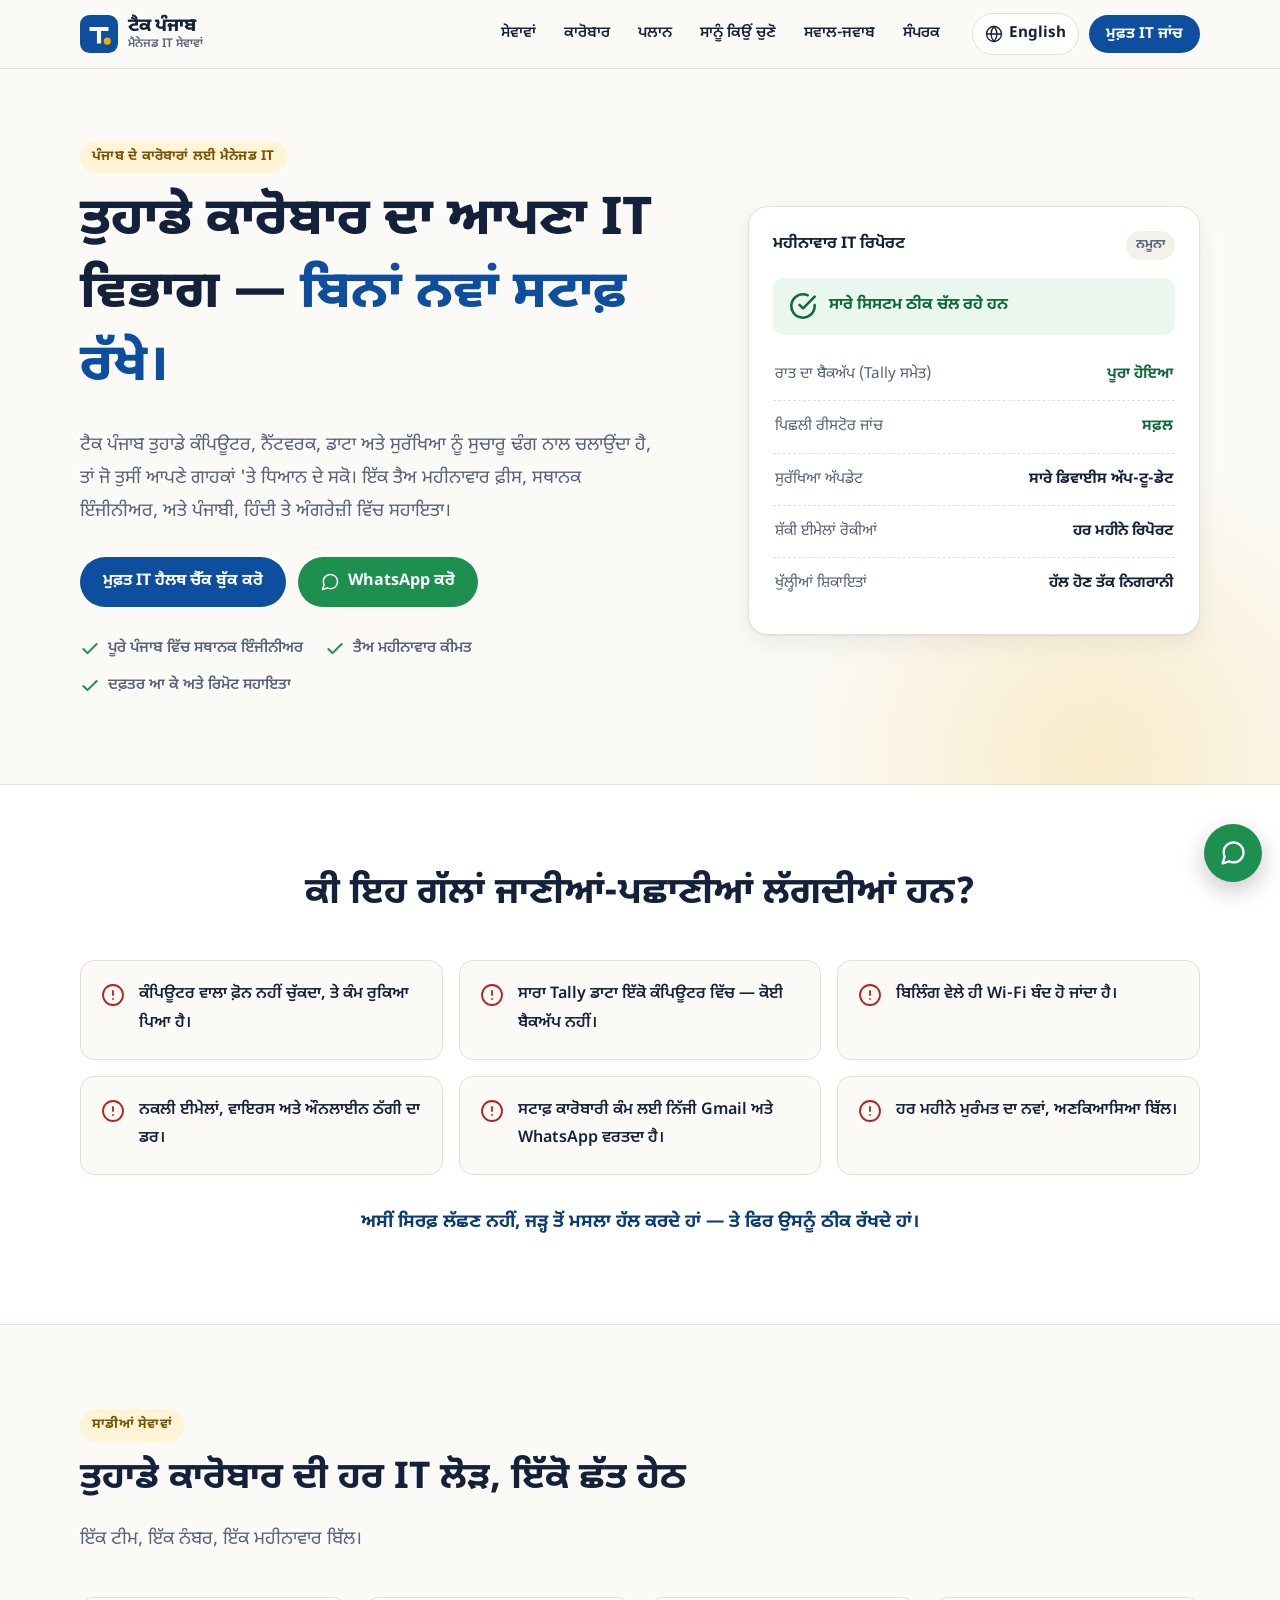
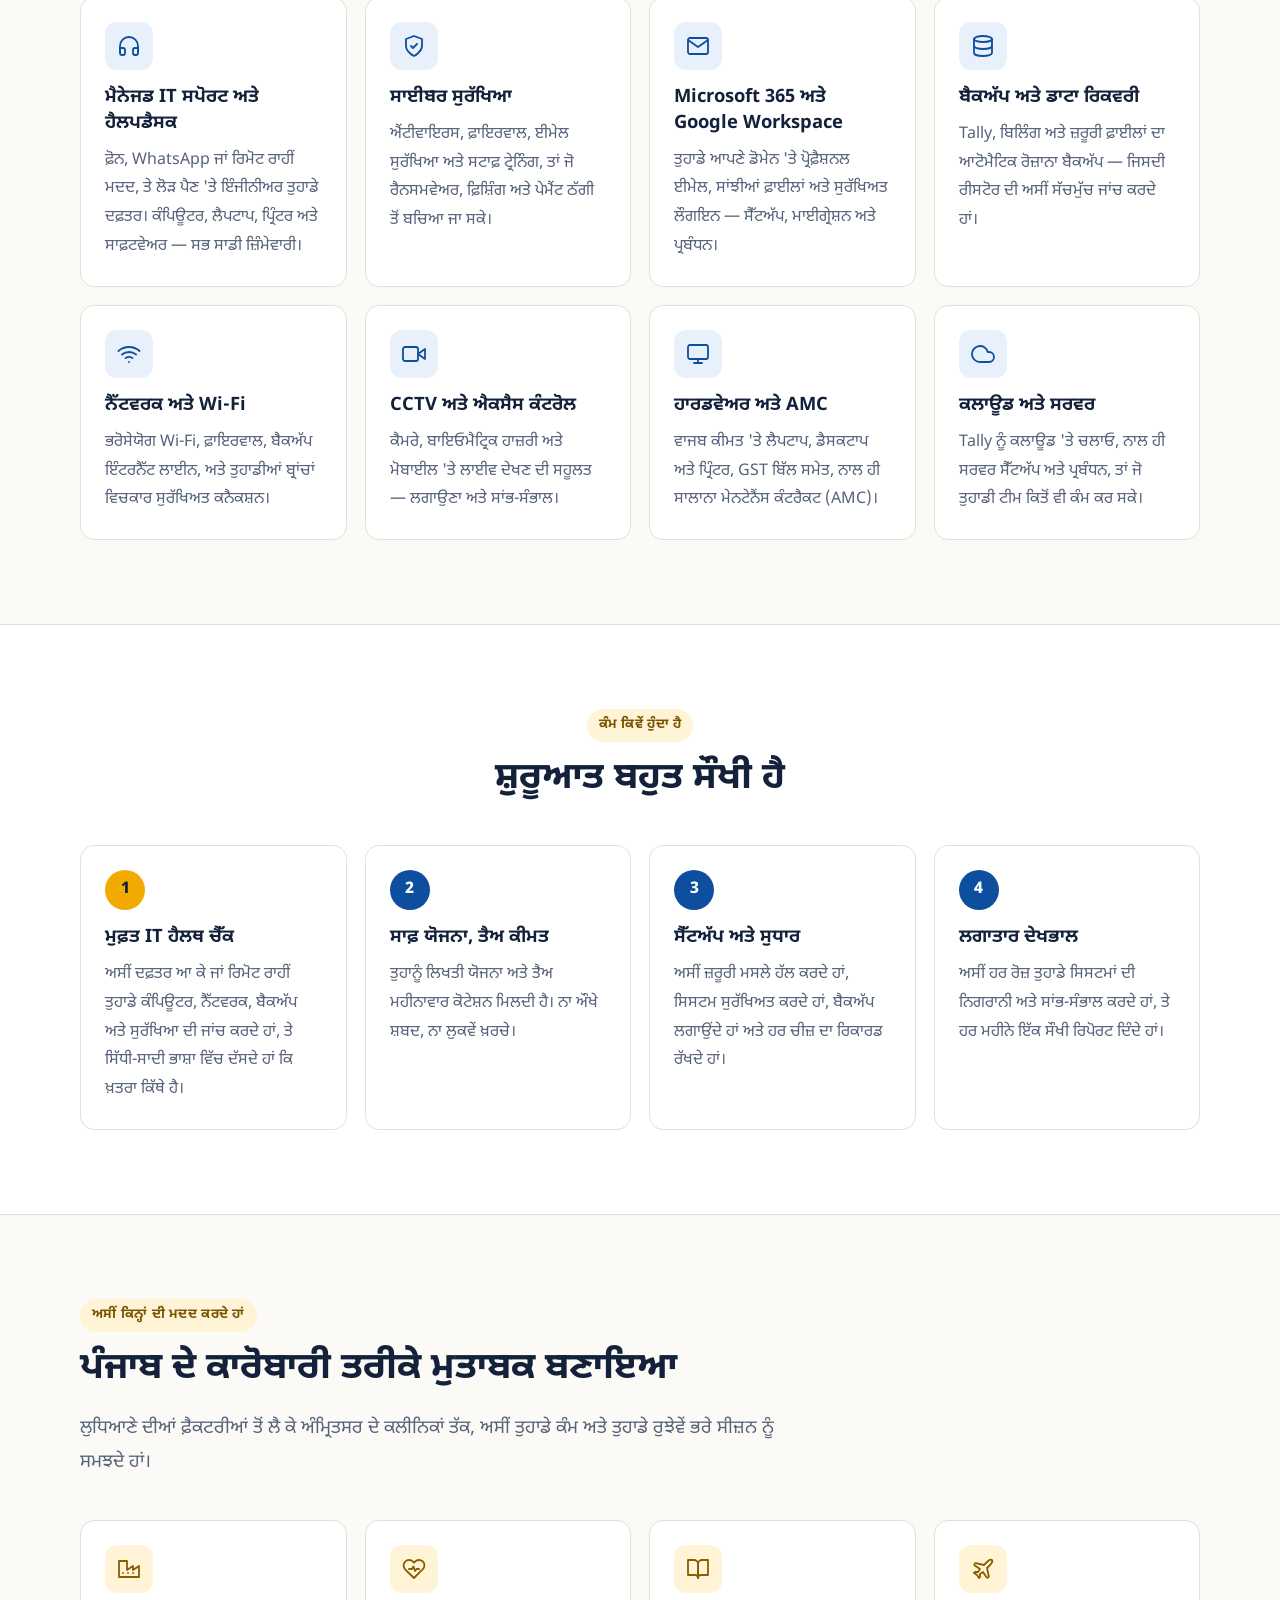
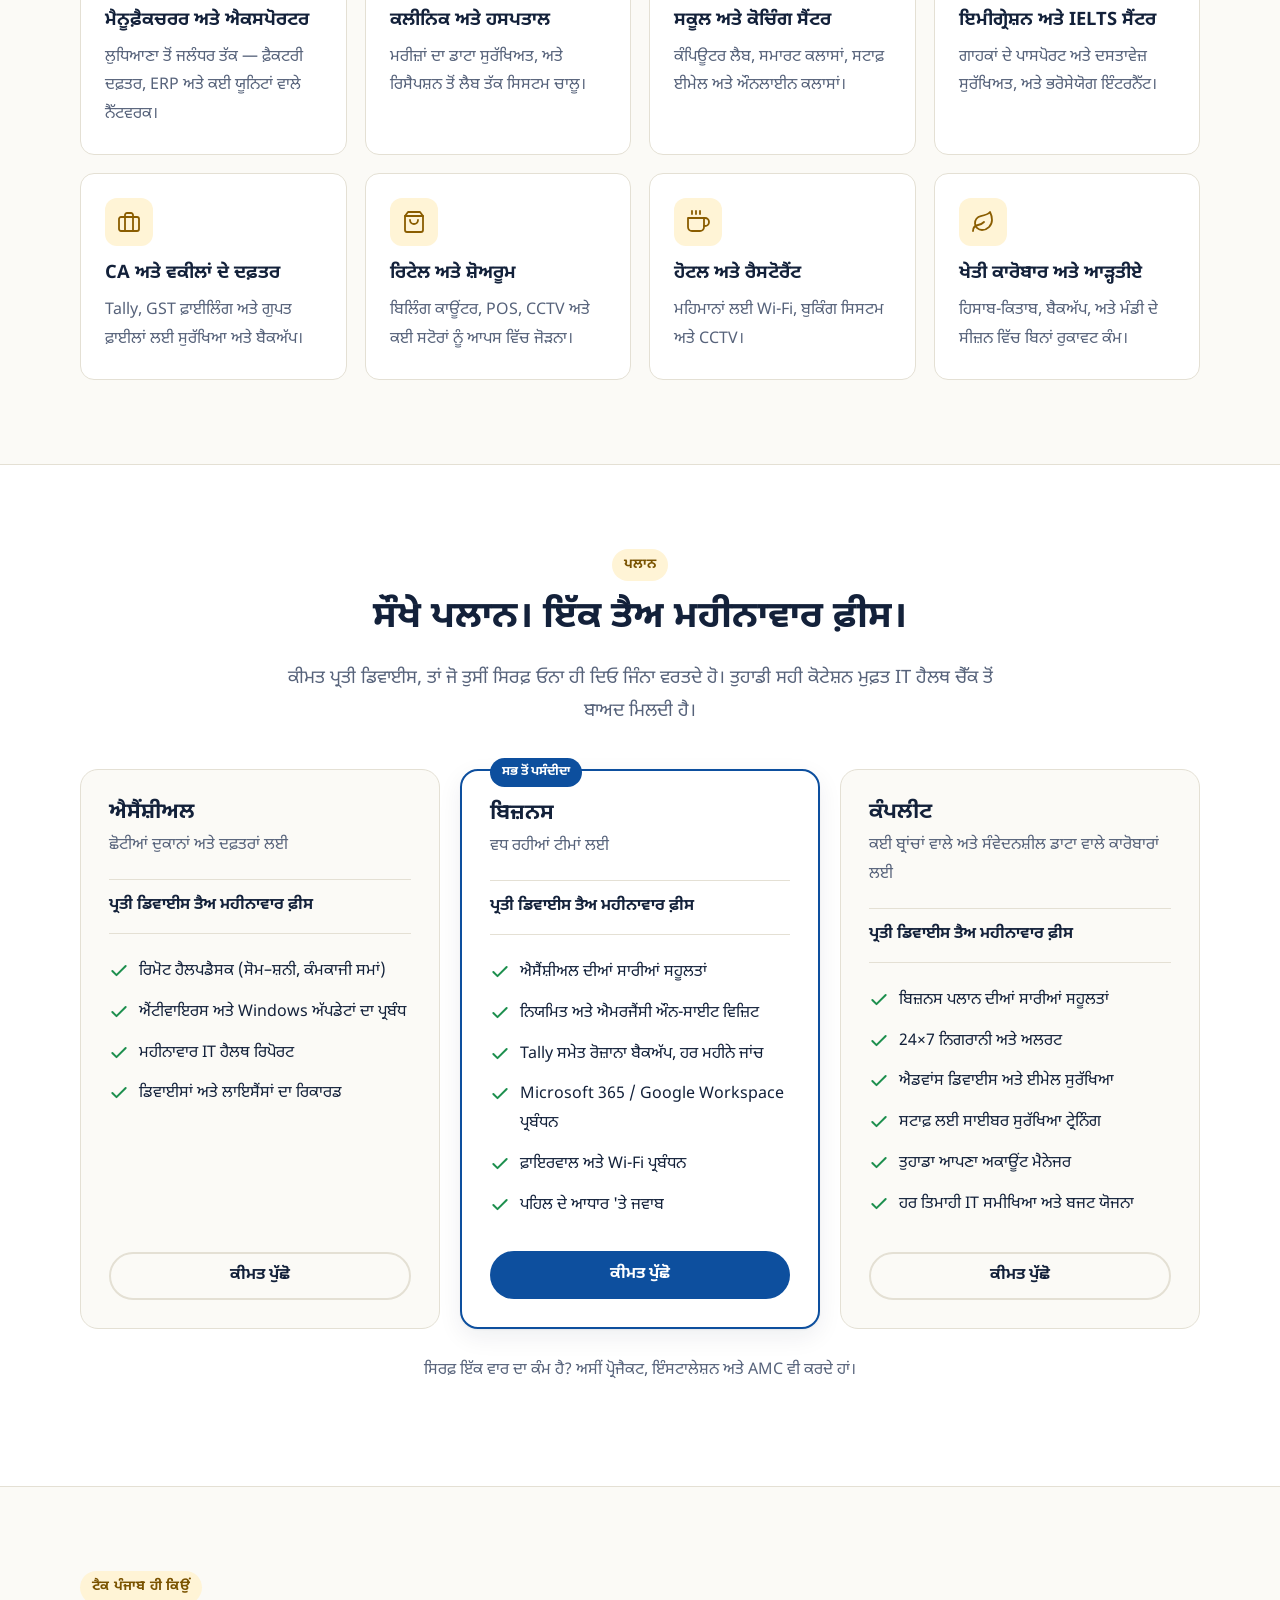
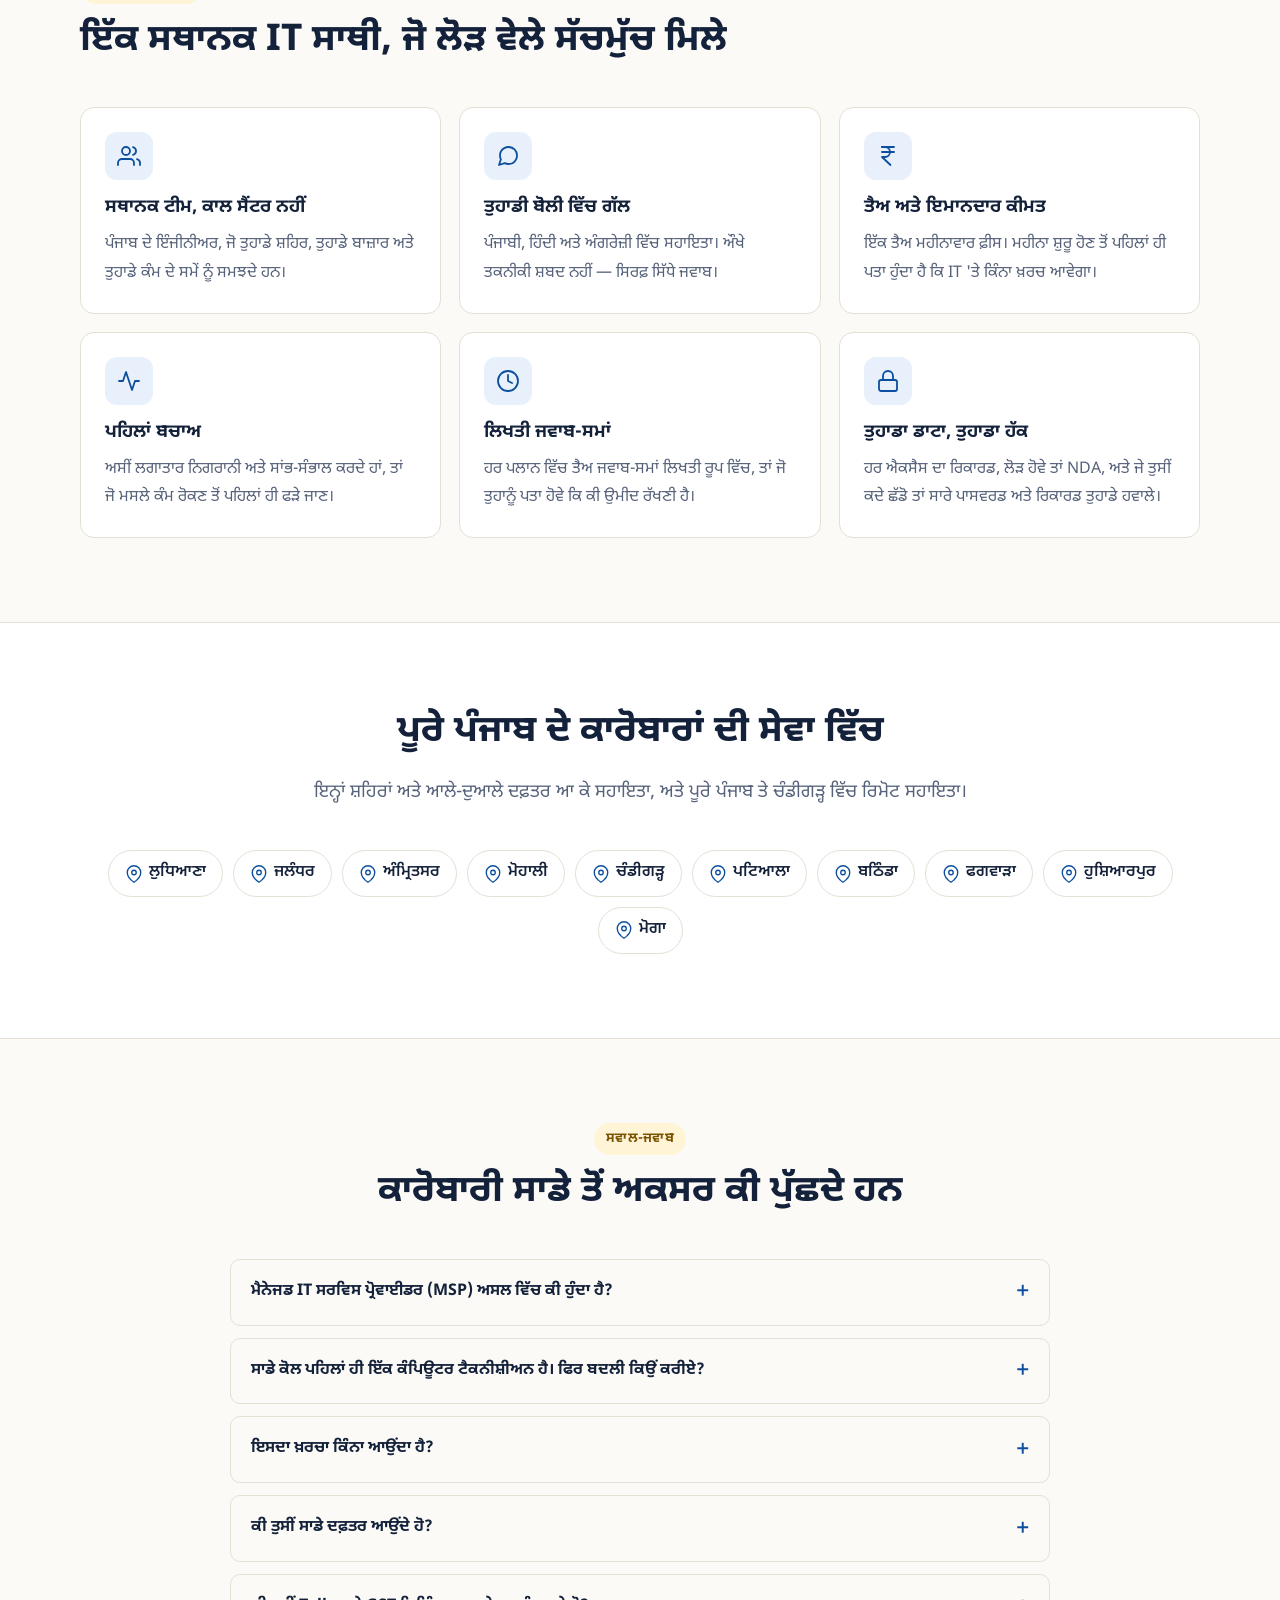
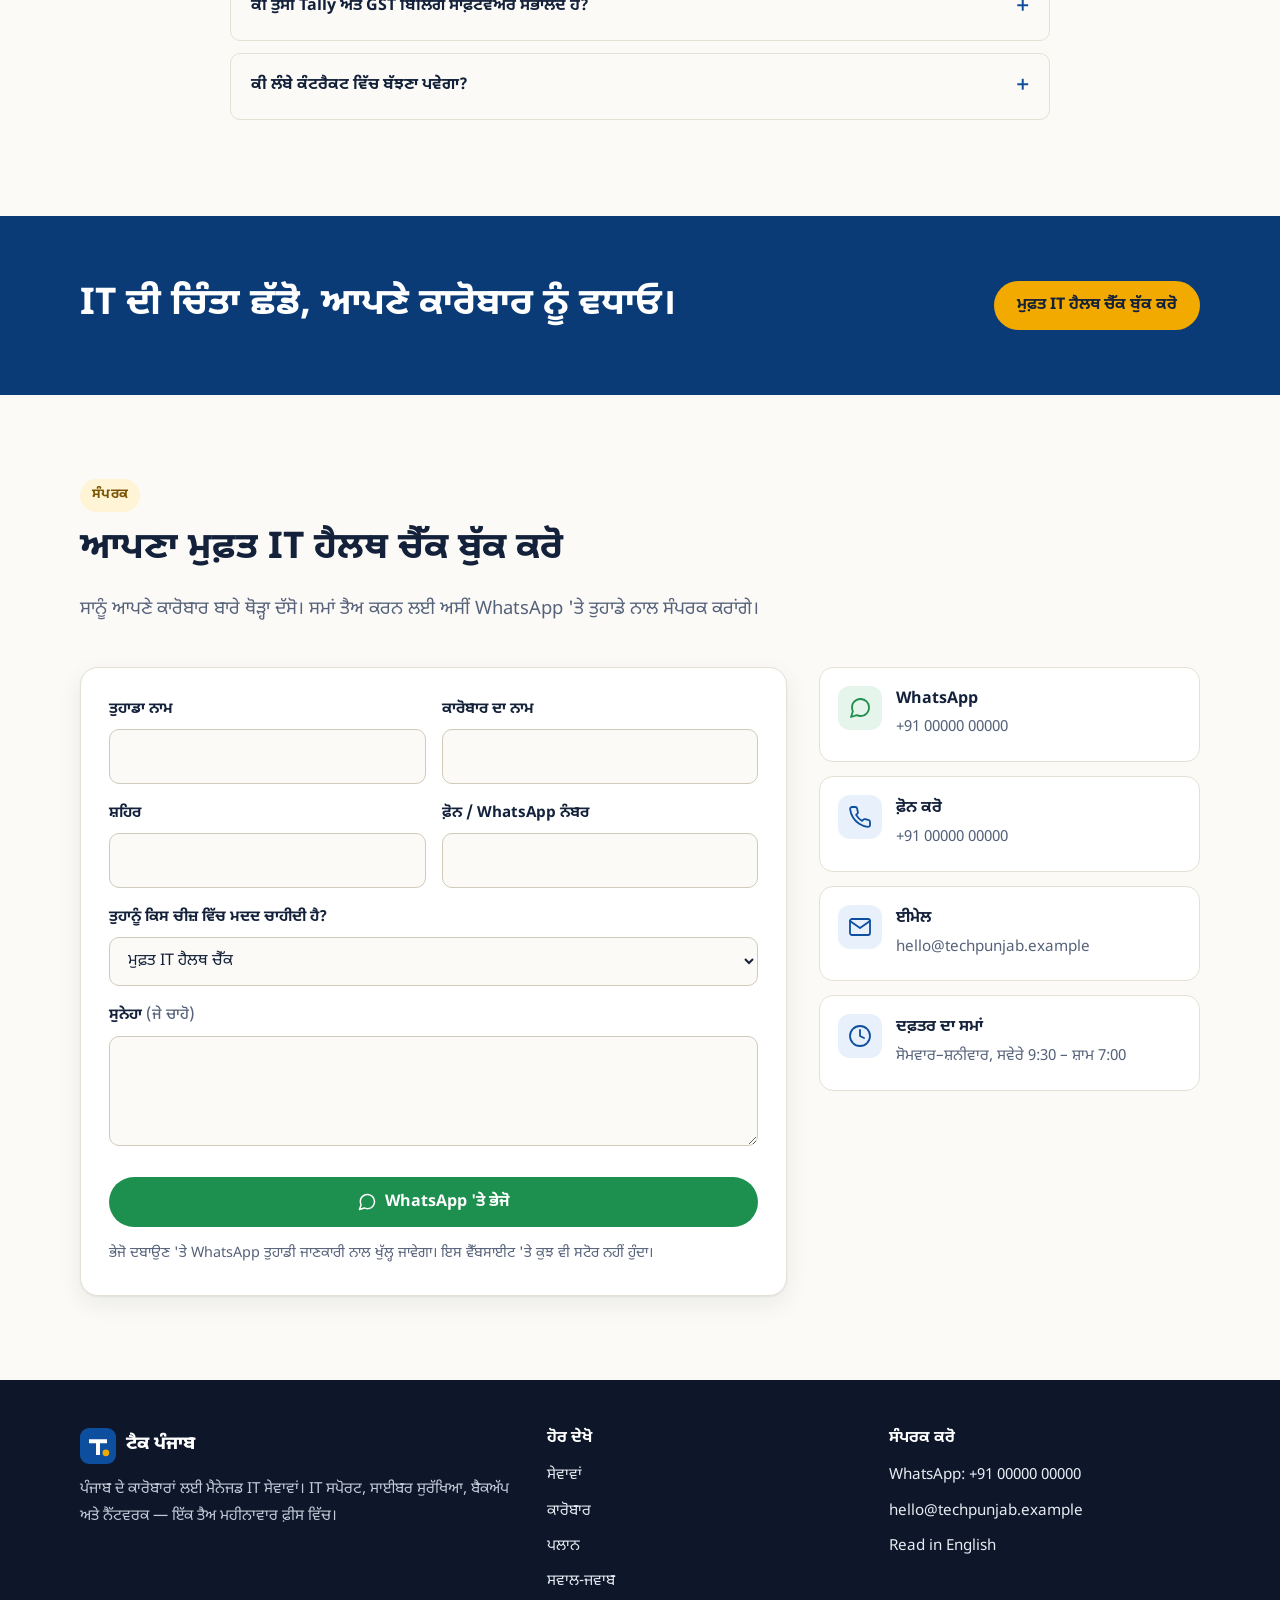
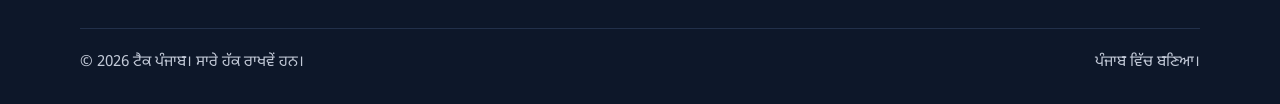
==== pa/index.html @ 8c16f0a7 "Add bilingual (English/Punjabi) Tech Punjab MSP website Static site for Cloudflare Pages: English at" ====
<!doctype html>
<html lang="pa">
<head>
  <meta charset="utf-8">
  <meta name="viewport" content="width=device-width, initial-scale=1">
  <title>ਟੈਕ ਪੰਜਾਬ | ਪੰਜਾਬ ਦੇ ਕਾਰੋਬਾਰਾਂ ਲਈ ਮੈਨੇਜਡ IT ਸੇਵਾਵਾਂ</title>
  <meta name="description" content="ਟੈਕ ਪੰਜਾਬ ਤੁਹਾਡਾ ਆਪਣਾ IT ਵਿਭਾਗ: ਲੁਧਿਆਣਾ, ਜਲੰਧਰ, ਅੰਮ੍ਰਿਤਸਰ, ਮੋਹਾਲੀ ਅਤੇ ਪੂਰੇ ਪੰਜਾਬ ਦੇ ਕਾਰੋਬਾਰਾਂ ਲਈ IT ਸਪੋਰਟ, ਸਾਈਬਰ ਸੁਰੱਖਿਆ, ਬੈਕਅੱਪ, Microsoft 365, ਨੈੱਟਵਰਕ ਅਤੇ CCTV। ਤੈਅ ਮਹੀਨਾਵਾਰ ਕੀਮਤ। ਮੁਫ਼ਤ IT ਹੈਲਥ ਚੈੱਕ ਬੁੱਕ ਕਰੋ।">
  <link rel="canonical" href="https://techpunjab.pages.dev/pa/">
  <link rel="alternate" hreflang="en-IN" href="https://techpunjab.pages.dev/">
  <link rel="alternate" hreflang="pa-IN" href="https://techpunjab.pages.dev/pa/">
  <link rel="alternate" hreflang="x-default" href="https://techpunjab.pages.dev/">
  <meta name="theme-color" content="#0d4f9e">
  <link rel="icon" href="/assets/img/logo.svg" type="image/svg+xml">

  <meta property="og:type" content="website">
  <meta property="og:site_name" content="ਟੈਕ ਪੰਜਾਬ">
  <meta property="og:locale" content="pa_IN">
  <meta property="og:locale:alternate" content="en_IN">
  <meta property="og:title" content="ਟੈਕ ਪੰਜਾਬ | ਤੁਹਾਡੇ ਕਾਰੋਬਾਰ ਦਾ ਆਪਣਾ IT ਵਿਭਾਗ">
  <meta property="og:description" content="ਪੰਜਾਬ ਦੇ ਕਾਰੋਬਾਰਾਂ ਲਈ IT ਸਪੋਰਟ, ਸਾਈਬਰ ਸੁਰੱਖਿਆ, ਬੈਕਅੱਪ ਅਤੇ ਨੈੱਟਵਰਕ। ਤੈਅ ਮਹੀਨਾਵਾਰ ਕੀਮਤ। ਪੰਜਾਬੀ, ਹਿੰਦੀ ਅਤੇ ਅੰਗਰੇਜ਼ੀ ਵਿੱਚ ਸਹਾਇਤਾ।">
  <meta property="og:url" content="https://techpunjab.pages.dev/pa/">

  <link rel="preconnect" href="https://fonts.googleapis.com">
  <link rel="preconnect" href="https://fonts.gstatic.com" crossorigin>
  <link rel="stylesheet" href="https://fonts.googleapis.com/css2?family=Inter:wght@400;500;600;700;800&family=Noto+Sans+Gurmukhi:wght@400;500;600;700;800&display=swap">
  <link rel="stylesheet" href="/assets/css/style.css">

  <script type="application/ld+json">
  {
    "@context": "https://schema.org",
    "@type": "ProfessionalService",
    "name": "Tech Punjab",
    "alternateName": "ਟੈਕ ਪੰਜਾਬ",
    "description": "ਪੰਜਾਬ ਦੇ ਕਾਰੋਬਾਰਾਂ ਲਈ ਮੈਨੇਜਡ IT ਸੇਵਾਵਾਂ: IT ਸਪੋਰਟ, ਸਾਈਬਰ ਸੁਰੱਖਿਆ, ਬੈਕਅੱਪ, Microsoft 365 ਅਤੇ Google Workspace, ਨੈੱਟਵਰਕ ਅਤੇ CCTV।",
    "url": "https://techpunjab.pages.dev/pa/",
    "logo": "https://techpunjab.pages.dev/assets/img/logo.svg",
    "telephone": "+910000000000",
    "email": "hello@techpunjab.example",
    "address": { "@type": "PostalAddress", "addressRegion": "Punjab", "addressCountry": "IN" },
    "areaServed": ["Ludhiana", "Jalandhar", "Amritsar", "Mohali", "Chandigarh", "Patiala", "Bathinda", "Phagwara", "Hoshiarpur", "Moga", "Punjab"],
    "availableLanguage": ["pa", "hi", "en"],
    "openingHours": "Mo-Sa 09:30-19:00"
  }
  </script>
</head>
<body>
  <a class="skip-link" href="#main">ਮੁੱਖ ਸਮੱਗਰੀ 'ਤੇ ਜਾਓ</a>

  <header class="site-header">
    <div class="container header-inner">
      <a class="brand" href="/pa/" aria-label="ਟੈਕ ਪੰਜਾਬ ਹੋਮ">
        <img src="/assets/img/logo.svg" alt="" width="38" height="38">
        <span class="brand-name">ਟੈਕ ਪੰਜਾਬ<small>ਮੈਨੇਜਡ IT ਸੇਵਾਵਾਂ</small></span>
      </a>

      <nav id="site-nav" class="site-nav" aria-label="ਮੁੱਖ ਮੀਨੂ">
        <ul>
          <li><a href="#services">ਸੇਵਾਵਾਂ</a></li>
          <li><a href="#industries">ਕਾਰੋਬਾਰ</a></li>
          <li><a href="#plans">ਪਲਾਨ</a></li>
          <li><a href="#why">ਸਾਨੂੰ ਕਿਉਂ ਚੁਣੋ</a></li>
          <li><a href="#faq">ਸਵਾਲ-ਜਵਾਬ</a></li>
          <li><a href="#contact">ਸੰਪਰਕ</a></li>
        </ul>
      </nav>

      <div class="header-actions">
        <a class="lang-switch" href="/" hreflang="en" lang="en" data-set-lang="en" title="Read in English">
          <svg class="ico" aria-hidden="true"><use href="/assets/img/icons.svg#i-globe"/></svg>
          <span>English</span>
        </a>
        <a class="btn btn-primary btn-sm header-cta" href="#contact">ਮੁਫ਼ਤ IT ਜਾਂਚ</a>
        <button class="nav-toggle" type="button" aria-controls="site-nav" aria-expanded="false" aria-label="ਮੀਨੂ ਖੋਲ੍ਹੋ">
          <svg class="ico" aria-hidden="true"><use href="/assets/img/icons.svg#i-menu"/></svg>
        </button>
      </div>
    </div>
  </header>

  <main id="main">
    <!-- Hero -->
    <section class="hero">
      <div class="container hero-grid">
        <div>
          <span class="eyebrow">ਪੰਜਾਬ ਦੇ ਕਾਰੋਬਾਰਾਂ ਲਈ ਮੈਨੇਜਡ IT</span>
          <h1>ਤੁਹਾਡੇ ਕਾਰੋਬਾਰ ਦਾ ਆਪਣਾ IT ਵਿਭਾਗ — <span class="hl">ਬਿਨਾਂ ਨਵਾਂ ਸਟਾਫ਼ ਰੱਖੇ।</span></h1>
          <p class="lead">ਟੈਕ ਪੰਜਾਬ ਤੁਹਾਡੇ ਕੰਪਿਊਟਰ, ਨੈੱਟਵਰਕ, ਡਾਟਾ ਅਤੇ ਸੁਰੱਖਿਆ ਨੂੰ ਸੁਚਾਰੂ ਢੰਗ ਨਾਲ ਚਲਾਉਂਦਾ ਹੈ, ਤਾਂ ਜੋ ਤੁਸੀਂ ਆਪਣੇ ਗਾਹਕਾਂ 'ਤੇ ਧਿਆਨ ਦੇ ਸਕੋ। ਇੱਕ ਤੈਅ ਮਹੀਨਾਵਾਰ ਫ਼ੀਸ, ਸਥਾਨਕ ਇੰਜੀਨੀਅਰ, ਅਤੇ ਪੰਜਾਬੀ, ਹਿੰਦੀ ਤੇ ਅੰਗਰੇਜ਼ੀ ਵਿੱਚ ਸਹਾਇਤਾ।</p>
          <div class="hero-ctas">
            <a class="btn btn-primary" href="#contact">ਮੁਫ਼ਤ IT ਹੈਲਥ ਚੈੱਕ ਬੁੱਕ ਕਰੋ</a>
            <a class="btn btn-wa" href="https://wa.me/910000000000?text=%E0%A8%B8%E0%A8%A4%20%E0%A8%B8%E0%A9%8D%E0%A8%B0%E0%A9%80%20%E0%A8%85%E0%A8%95%E0%A8%BE%E0%A8%B2%20%E0%A8%9F%E0%A9%88%E0%A8%95%20%E0%A8%AA%E0%A9%B0%E0%A8%9C%E0%A8%BE%E0%A8%AC%2C%20%E0%A8%AE%E0%A9%88%E0%A8%A8%E0%A9%82%E0%A9%B0%20%E0%A8%A4%E0%A9%81%E0%A8%B9%E0%A8%BE%E0%A8%A1%E0%A9%80%E0%A8%86%E0%A8%82%20IT%20%E0%A8%B8%E0%A9%87%E0%A8%B5%E0%A8%BE%E0%A8%B5%E0%A8%BE%E0%A8%82%20%E0%A8%AC%E0%A8%BE%E0%A8%B0%E0%A9%87%20%E0%A8%9C%E0%A8%BE%E0%A8%A3%E0%A8%95%E0%A8%BE%E0%A8%B0%E0%A9%80%20%E0%A8%9A%E0%A8%BE%E0%A8%B9%E0%A9%80%E0%A8%A6%E0%A9%80%20%E0%A8%B9%E0%A9%88%E0%A5%A4" target="_blank" rel="noopener">
              <svg class="ico" aria-hidden="true"><use href="/assets/img/icons.svg#i-chat"/></svg>
              WhatsApp ਕਰੋ
            </a>
          </div>
          <ul class="trust-list">
            <li><svg class="ico" aria-hidden="true"><use href="/assets/img/icons.svg#i-check"/></svg>ਪੂਰੇ ਪੰਜਾਬ ਵਿੱਚ ਸਥਾਨਕ ਇੰਜੀਨੀਅਰ</li>
            <li><svg class="ico" aria-hidden="true"><use href="/assets/img/icons.svg#i-check"/></svg>ਤੈਅ ਮਹੀਨਾਵਾਰ ਕੀਮਤ</li>
            <li><svg class="ico" aria-hidden="true"><use href="/assets/img/icons.svg#i-check"/></svg>ਦਫ਼ਤਰ ਆ ਕੇ ਅਤੇ ਰਿਮੋਟ ਸਹਾਇਤਾ</li>
          </ul>
        </div>

        <aside class="report-card" aria-label="ਗਾਹਕਾਂ ਨੂੰ ਮਿਲਣ ਵਾਲੀ ਮਹੀਨਾਵਾਰ IT ਰਿਪੋਰਟ ਦਾ ਨਮੂਨਾ">
          <header>
            <span class="rc-title">ਮਹੀਨਾਵਾਰ IT ਰਿਪੋਰਟ</span>
            <span class="rc-tag">ਨਮੂਨਾ</span>
          </header>
          <div class="rc-status">
            <svg class="ico" aria-hidden="true"><use href="/assets/img/icons.svg#i-check-circle"/></svg>
            ਸਾਰੇ ਸਿਸਟਮ ਠੀਕ ਚੱਲ ਰਹੇ ਹਨ
          </div>
          <ul class="rc-rows">
            <li><span>ਰਾਤ ਦਾ ਬੈਕਅੱਪ (Tally ਸਮੇਤ)</span><strong class="rc-ok">ਪੂਰਾ ਹੋਇਆ</strong></li>
            <li><span>ਪਿਛਲੀ ਰੀਸਟੋਰ ਜਾਂਚ</span><strong class="rc-ok">ਸਫ਼ਲ</strong></li>
            <li><span>ਸੁਰੱਖਿਆ ਅੱਪਡੇਟ</span><strong>ਸਾਰੇ ਡਿਵਾਈਸ ਅੱਪ-ਟੂ-ਡੇਟ</strong></li>
            <li><span>ਸ਼ੱਕੀ ਈਮੇਲਾਂ ਰੋਕੀਆਂ</span><strong>ਹਰ ਮਹੀਨੇ ਰਿਪੋਰਟ</strong></li>
            <li><span>ਖੁੱਲ੍ਹੀਆਂ ਸ਼ਿਕਾਇਤਾਂ</span><strong>ਹੱਲ ਹੋਣ ਤੱਕ ਨਿਗਰਾਨੀ</strong></li>
          </ul>
        </aside>
      </div>
    </section>

    <!-- Problems -->
    <section class="section-alt" aria-labelledby="problems-title">
      <div class="container">
        <div class="section-head center">
          <h2 id="problems-title">ਕੀ ਇਹ ਗੱਲਾਂ ਜਾਣੀਆਂ-ਪਛਾਣੀਆਂ ਲੱਗਦੀਆਂ ਹਨ?</h2>
        </div>
        <div class="problem-grid">
          <div class="problem"><svg class="ico" aria-hidden="true"><use href="/assets/img/icons.svg#i-alert"/></svg><p>ਕੰਪਿਊਟਰ ਵਾਲਾ ਫ਼ੋਨ ਨਹੀਂ ਚੁੱਕਦਾ, ਤੇ ਕੰਮ ਰੁਕਿਆ ਪਿਆ ਹੈ।</p></div>
          <div class="problem"><svg class="ico" aria-hidden="true"><use href="/assets/img/icons.svg#i-alert"/></svg><p>ਸਾਰਾ Tally ਡਾਟਾ ਇੱਕੋ ਕੰਪਿਊਟਰ ਵਿੱਚ — ਕੋਈ ਬੈਕਅੱਪ ਨਹੀਂ।</p></div>
          <div class="problem"><svg class="ico" aria-hidden="true"><use href="/assets/img/icons.svg#i-alert"/></svg><p>ਬਿਲਿੰਗ ਵੇਲੇ ਹੀ Wi-Fi ਬੰਦ ਹੋ ਜਾਂਦਾ ਹੈ।</p></div>
          <div class="problem"><svg class="ico" aria-hidden="true"><use href="/assets/img/icons.svg#i-alert"/></svg><p>ਨਕਲੀ ਈਮੇਲਾਂ, ਵਾਇਰਸ ਅਤੇ ਔਨਲਾਈਨ ਠੱਗੀ ਦਾ ਡਰ।</p></div>
          <div class="problem"><svg class="ico" aria-hidden="true"><use href="/assets/img/icons.svg#i-alert"/></svg><p>ਸਟਾਫ਼ ਕਾਰੋਬਾਰੀ ਕੰਮ ਲਈ ਨਿੱਜੀ Gmail ਅਤੇ WhatsApp ਵਰਤਦਾ ਹੈ।</p></div>
          <div class="problem"><svg class="ico" aria-hidden="true"><use href="/assets/img/icons.svg#i-alert"/></svg><p>ਹਰ ਮਹੀਨੇ ਮੁਰੰਮਤ ਦਾ ਨਵਾਂ, ਅਣਕਿਆਸਿਆ ਬਿੱਲ।</p></div>
        </div>
        <p class="problem-close">ਅਸੀਂ ਸਿਰਫ਼ ਲੱਛਣ ਨਹੀਂ, ਜੜ੍ਹ ਤੋਂ ਮਸਲਾ ਹੱਲ ਕਰਦੇ ਹਾਂ — ਤੇ ਫਿਰ ਉਸਨੂੰ ਠੀਕ ਰੱਖਦੇ ਹਾਂ।</p>
      </div>
    </section>

    <!-- Services -->
    <section id="services" aria-labelledby="services-title">
      <div class="container">
        <div class="section-head">
          <span class="eyebrow">ਸਾਡੀਆਂ ਸੇਵਾਵਾਂ</span>
          <h2 id="services-title">ਤੁਹਾਡੇ ਕਾਰੋਬਾਰ ਦੀ ਹਰ IT ਲੋੜ, ਇੱਕੋ ਛੱਤ ਹੇਠ</h2>
          <p class="lead">ਇੱਕ ਟੀਮ, ਇੱਕ ਨੰਬਰ, ਇੱਕ ਮਹੀਨਾਵਾਰ ਬਿੱਲ।</p>
        </div>
        <div class="card-grid">
          <article class="card">
            <div class="card-icon"><svg class="ico" aria-hidden="true"><use href="/assets/img/icons.svg#i-headset"/></svg></div>
            <h3>ਮੈਨੇਜਡ IT ਸਪੋਰਟ ਅਤੇ ਹੈਲਪਡੈਸਕ</h3>
            <p>ਫ਼ੋਨ, WhatsApp ਜਾਂ ਰਿਮੋਟ ਰਾਹੀਂ ਮਦਦ, ਤੇ ਲੋੜ ਪੈਣ 'ਤੇ ਇੰਜੀਨੀਅਰ ਤੁਹਾਡੇ ਦਫ਼ਤਰ। ਕੰਪਿਊਟਰ, ਲੈਪਟਾਪ, ਪ੍ਰਿੰਟਰ ਅਤੇ ਸਾਫ਼ਟਵੇਅਰ — ਸਭ ਸਾਡੀ ਜ਼ਿੰਮੇਵਾਰੀ।</p>
          </article>
          <article class="card">
            <div class="card-icon"><svg class="ico" aria-hidden="true"><use href="/assets/img/icons.svg#i-shield"/></svg></div>
            <h3>ਸਾਈਬਰ ਸੁਰੱਖਿਆ</h3>
            <p>ਐਂਟੀਵਾਇਰਸ, ਫ਼ਾਇਰਵਾਲ, ਈਮੇਲ ਸੁਰੱਖਿਆ ਅਤੇ ਸਟਾਫ਼ ਟ੍ਰੇਨਿੰਗ, ਤਾਂ ਜੋ ਰੈਨਸਮਵੇਅਰ, ਫ਼ਿਸ਼ਿੰਗ ਅਤੇ ਪੇਮੈਂਟ ਠੱਗੀ ਤੋਂ ਬਚਿਆ ਜਾ ਸਕੇ।</p>
          </article>
          <article class="card">
            <div class="card-icon"><svg class="ico" aria-hidden="true"><use href="/assets/img/icons.svg#i-mail"/></svg></div>
            <h3>Microsoft 365 ਅਤੇ Google Workspace</h3>
            <p>ਤੁਹਾਡੇ ਆਪਣੇ ਡੋਮੇਨ 'ਤੇ ਪ੍ਰੋਫ਼ੈਸ਼ਨਲ ਈਮੇਲ, ਸਾਂਝੀਆਂ ਫ਼ਾਈਲਾਂ ਅਤੇ ਸੁਰੱਖਿਅਤ ਲੌਗਇਨ — ਸੈੱਟਅੱਪ, ਮਾਈਗ੍ਰੇਸ਼ਨ ਅਤੇ ਪ੍ਰਬੰਧਨ।</p>
          </article>
          <article class="card">
            <div class="card-icon"><svg class="ico" aria-hidden="true"><use href="/assets/img/icons.svg#i-database"/></svg></div>
            <h3>ਬੈਕਅੱਪ ਅਤੇ ਡਾਟਾ ਰਿਕਵਰੀ</h3>
            <p>Tally, ਬਿਲਿੰਗ ਅਤੇ ਜ਼ਰੂਰੀ ਫ਼ਾਈਲਾਂ ਦਾ ਆਟੋਮੈਟਿਕ ਰੋਜ਼ਾਨਾ ਬੈਕਅੱਪ — ਜਿਸਦੀ ਰੀਸਟੋਰ ਦੀ ਅਸੀਂ ਸੱਚਮੁੱਚ ਜਾਂਚ ਕਰਦੇ ਹਾਂ।</p>
          </article>
          <article class="card">
            <div class="card-icon"><svg class="ico" aria-hidden="true"><use href="/assets/img/icons.svg#i-wifi"/></svg></div>
            <h3>ਨੈੱਟਵਰਕ ਅਤੇ Wi-Fi</h3>
            <p>ਭਰੋਸੇਯੋਗ Wi-Fi, ਫ਼ਾਇਰਵਾਲ, ਬੈਕਅੱਪ ਇੰਟਰਨੈੱਟ ਲਾਈਨ, ਅਤੇ ਤੁਹਾਡੀਆਂ ਬ੍ਰਾਂਚਾਂ ਵਿਚਕਾਰ ਸੁਰੱਖਿਅਤ ਕਨੈਕਸ਼ਨ।</p>
          </article>
          <article class="card">
            <div class="card-icon"><svg class="ico" aria-hidden="true"><use href="/assets/img/icons.svg#i-camera"/></svg></div>
            <h3>CCTV ਅਤੇ ਐਕਸੈਸ ਕੰਟਰੋਲ</h3>
            <p>ਕੈਮਰੇ, ਬਾਇਓਮੈਟ੍ਰਿਕ ਹਾਜ਼ਰੀ ਅਤੇ ਮੋਬਾਈਲ 'ਤੇ ਲਾਈਵ ਦੇਖਣ ਦੀ ਸਹੂਲਤ — ਲਗਾਉਣਾ ਅਤੇ ਸਾਂਭ-ਸੰਭਾਲ।</p>
          </article>
          <article class="card">
            <div class="card-icon"><svg class="ico" aria-hidden="true"><use href="/assets/img/icons.svg#i-monitor"/></svg></div>
            <h3>ਹਾਰਡਵੇਅਰ ਅਤੇ AMC</h3>
            <p>ਵਾਜਬ ਕੀਮਤ 'ਤੇ ਲੈਪਟਾਪ, ਡੈਸਕਟਾਪ ਅਤੇ ਪ੍ਰਿੰਟਰ, GST ਬਿੱਲ ਸਮੇਤ, ਨਾਲ ਹੀ ਸਾਲਾਨਾ ਮੇਨਟੇਨੈਂਸ ਕੰਟਰੈਕਟ (AMC)।</p>
          </article>
          <article class="card">
            <div class="card-icon"><svg class="ico" aria-hidden="true"><use href="/assets/img/icons.svg#i-cloud"/></svg></div>
            <h3>ਕਲਾਊਡ ਅਤੇ ਸਰਵਰ</h3>
            <p>Tally ਨੂੰ ਕਲਾਊਡ 'ਤੇ ਚਲਾਓ, ਨਾਲ ਹੀ ਸਰਵਰ ਸੈੱਟਅੱਪ ਅਤੇ ਪ੍ਰਬੰਧਨ, ਤਾਂ ਜੋ ਤੁਹਾਡੀ ਟੀਮ ਕਿਤੋਂ ਵੀ ਕੰਮ ਕਰ ਸਕੇ।</p>
          </article>
        </div>
      </div>
    </section>

    <!-- How it works -->
    <section class="section-alt" aria-labelledby="process-title">
      <div class="container">
        <div class="section-head center">
          <span class="eyebrow">ਕੰਮ ਕਿਵੇਂ ਹੁੰਦਾ ਹੈ</span>
          <h2 id="process-title">ਸ਼ੁਰੂਆਤ ਬਹੁਤ ਸੌਖੀ ਹੈ</h2>
        </div>
        <ol class="steps">
          <li class="step">
            <h3>ਮੁਫ਼ਤ IT ਹੈਲਥ ਚੈੱਕ</h3>
            <p>ਅਸੀਂ ਦਫ਼ਤਰ ਆ ਕੇ ਜਾਂ ਰਿਮੋਟ ਰਾਹੀਂ ਤੁਹਾਡੇ ਕੰਪਿਊਟਰ, ਨੈੱਟਵਰਕ, ਬੈਕਅੱਪ ਅਤੇ ਸੁਰੱਖਿਆ ਦੀ ਜਾਂਚ ਕਰਦੇ ਹਾਂ, ਤੇ ਸਿੱਧੀ-ਸਾਦੀ ਭਾਸ਼ਾ ਵਿੱਚ ਦੱਸਦੇ ਹਾਂ ਕਿ ਖ਼ਤਰਾ ਕਿੱਥੇ ਹੈ।</p>
          </li>
          <li class="step">
            <h3>ਸਾਫ਼ ਯੋਜਨਾ, ਤੈਅ ਕੀਮਤ</h3>
            <p>ਤੁਹਾਨੂੰ ਲਿਖਤੀ ਯੋਜਨਾ ਅਤੇ ਤੈਅ ਮਹੀਨਾਵਾਰ ਕੋਟੇਸ਼ਨ ਮਿਲਦੀ ਹੈ। ਨਾ ਔਖੇ ਸ਼ਬਦ, ਨਾ ਲੁਕਵੇਂ ਖ਼ਰਚੇ।</p>
          </li>
          <li class="step">
            <h3>ਸੈੱਟਅੱਪ ਅਤੇ ਸੁਧਾਰ</h3>
            <p>ਅਸੀਂ ਜ਼ਰੂਰੀ ਮਸਲੇ ਹੱਲ ਕਰਦੇ ਹਾਂ, ਸਿਸਟਮ ਸੁਰੱਖਿਅਤ ਕਰਦੇ ਹਾਂ, ਬੈਕਅੱਪ ਲਗਾਉਂਦੇ ਹਾਂ ਅਤੇ ਹਰ ਚੀਜ਼ ਦਾ ਰਿਕਾਰਡ ਰੱਖਦੇ ਹਾਂ।</p>
          </li>
          <li class="step">
            <h3>ਲਗਾਤਾਰ ਦੇਖਭਾਲ</h3>
            <p>ਅਸੀਂ ਹਰ ਰੋਜ਼ ਤੁਹਾਡੇ ਸਿਸਟਮਾਂ ਦੀ ਨਿਗਰਾਨੀ ਅਤੇ ਸਾਂਭ-ਸੰਭਾਲ ਕਰਦੇ ਹਾਂ, ਤੇ ਹਰ ਮਹੀਨੇ ਇੱਕ ਸੌਖੀ ਰਿਪੋਰਟ ਦਿੰਦੇ ਹਾਂ।</p>
          </li>
        </ol>
      </div>
    </section>

    <!-- Industries -->
    <section id="industries" aria-labelledby="industries-title">
      <div class="container">
        <div class="section-head">
          <span class="eyebrow">ਅਸੀਂ ਕਿਨ੍ਹਾਂ ਦੀ ਮਦਦ ਕਰਦੇ ਹਾਂ</span>
          <h2 id="industries-title">ਪੰਜਾਬ ਦੇ ਕਾਰੋਬਾਰੀ ਤਰੀਕੇ ਮੁਤਾਬਕ ਬਣਾਇਆ</h2>
          <p class="lead">ਲੁਧਿਆਣੇ ਦੀਆਂ ਫ਼ੈਕਟਰੀਆਂ ਤੋਂ ਲੈ ਕੇ ਅੰਮ੍ਰਿਤਸਰ ਦੇ ਕਲੀਨਿਕਾਂ ਤੱਕ, ਅਸੀਂ ਤੁਹਾਡੇ ਕੰਮ ਅਤੇ ਤੁਹਾਡੇ ਰੁਝੇਵੇਂ ਭਰੇ ਸੀਜ਼ਨ ਨੂੰ ਸਮਝਦੇ ਹਾਂ।</p>
        </div>
        <div class="card-grid">
          <article class="card">
            <div class="card-icon accent"><svg class="ico" aria-hidden="true"><use href="/assets/img/icons.svg#i-factory"/></svg></div>
            <h3>ਮੈਨੂਫ਼ੈਕਚਰਰ ਅਤੇ ਐਕਸਪੋਰਟਰ</h3>
            <p>ਲੁਧਿਆਣਾ ਤੋਂ ਜਲੰਧਰ ਤੱਕ — ਫ਼ੈਕਟਰੀ ਦਫ਼ਤਰ, ERP ਅਤੇ ਕਈ ਯੂਨਿਟਾਂ ਵਾਲੇ ਨੈੱਟਵਰਕ।</p>
          </article>
          <article class="card">
            <div class="card-icon accent"><svg class="ico" aria-hidden="true"><use href="/assets/img/icons.svg#i-heart"/></svg></div>
            <h3>ਕਲੀਨਿਕ ਅਤੇ ਹਸਪਤਾਲ</h3>
            <p>ਮਰੀਜ਼ਾਂ ਦਾ ਡਾਟਾ ਸੁਰੱਖਿਅਤ, ਅਤੇ ਰਿਸੈਪਸ਼ਨ ਤੋਂ ਲੈਬ ਤੱਕ ਸਿਸਟਮ ਚਾਲੂ।</p>
          </article>
          <article class="card">
            <div class="card-icon accent"><svg class="ico" aria-hidden="true"><use href="/assets/img/icons.svg#i-book"/></svg></div>
            <h3>ਸਕੂਲ ਅਤੇ ਕੋਚਿੰਗ ਸੈਂਟਰ</h3>
            <p>ਕੰਪਿਊਟਰ ਲੈਬ, ਸਮਾਰਟ ਕਲਾਸਾਂ, ਸਟਾਫ਼ ਈਮੇਲ ਅਤੇ ਔਨਲਾਈਨ ਕਲਾਸਾਂ।</p>
          </article>
          <article class="card">
            <div class="card-icon accent"><svg class="ico" aria-hidden="true"><use href="/assets/img/icons.svg#i-plane"/></svg></div>
            <h3>ਇਮੀਗ੍ਰੇਸ਼ਨ ਅਤੇ IELTS ਸੈਂਟਰ</h3>
            <p>ਗਾਹਕਾਂ ਦੇ ਪਾਸਪੋਰਟ ਅਤੇ ਦਸਤਾਵੇਜ਼ ਸੁਰੱਖਿਅਤ, ਅਤੇ ਭਰੋਸੇਯੋਗ ਇੰਟਰਨੈੱਟ।</p>
          </article>
          <article class="card">
            <div class="card-icon accent"><svg class="ico" aria-hidden="true"><use href="/assets/img/icons.svg#i-briefcase"/></svg></div>
            <h3>CA ਅਤੇ ਵਕੀਲਾਂ ਦੇ ਦਫ਼ਤਰ</h3>
            <p>Tally, GST ਫ਼ਾਈਲਿੰਗ ਅਤੇ ਗੁਪਤ ਫ਼ਾਈਲਾਂ ਲਈ ਸੁਰੱਖਿਆ ਅਤੇ ਬੈਕਅੱਪ।</p>
          </article>
          <article class="card">
            <div class="card-icon accent"><svg class="ico" aria-hidden="true"><use href="/assets/img/icons.svg#i-bag"/></svg></div>
            <h3>ਰਿਟੇਲ ਅਤੇ ਸ਼ੋਅਰੂਮ</h3>
            <p>ਬਿਲਿੰਗ ਕਾਊਂਟਰ, POS, CCTV ਅਤੇ ਕਈ ਸਟੋਰਾਂ ਨੂੰ ਆਪਸ ਵਿੱਚ ਜੋੜਨਾ।</p>
          </article>
          <article class="card">
            <div class="card-icon accent"><svg class="ico" aria-hidden="true"><use href="/assets/img/icons.svg#i-coffee"/></svg></div>
            <h3>ਹੋਟਲ ਅਤੇ ਰੈਸਟੋਰੈਂਟ</h3>
            <p>ਮਹਿਮਾਨਾਂ ਲਈ Wi-Fi, ਬੁਕਿੰਗ ਸਿਸਟਮ ਅਤੇ CCTV।</p>
          </article>
          <article class="card">
            <div class="card-icon accent"><svg class="ico" aria-hidden="true"><use href="/assets/img/icons.svg#i-leaf"/></svg></div>
            <h3>ਖੇਤੀ ਕਾਰੋਬਾਰ ਅਤੇ ਆੜ੍ਹਤੀਏ</h3>
            <p>ਹਿਸਾਬ-ਕਿਤਾਬ, ਬੈਕਅੱਪ, ਅਤੇ ਮੰਡੀ ਦੇ ਸੀਜ਼ਨ ਵਿੱਚ ਬਿਨਾਂ ਰੁਕਾਵਟ ਕੰਮ।</p>
          </article>
        </div>
      </div>
    </section>

    <!-- Plans -->
    <section id="plans" class="section-alt" aria-labelledby="plans-title">
      <div class="container">
        <div class="section-head center">
          <span class="eyebrow">ਪਲਾਨ</span>
          <h2 id="plans-title">ਸੌਖੇ ਪਲਾਨ। ਇੱਕ ਤੈਅ ਮਹੀਨਾਵਾਰ ਫ਼ੀਸ।</h2>
          <p class="lead">ਕੀਮਤ ਪ੍ਰਤੀ ਡਿਵਾਈਸ, ਤਾਂ ਜੋ ਤੁਸੀਂ ਸਿਰਫ਼ ਓਨਾ ਹੀ ਦਿਓ ਜਿੰਨਾ ਵਰਤਦੇ ਹੋ। ਤੁਹਾਡੀ ਸਹੀ ਕੋਟੇਸ਼ਨ ਮੁਫ਼ਤ IT ਹੈਲਥ ਚੈੱਕ ਤੋਂ ਬਾਅਦ ਮਿਲਦੀ ਹੈ।</p>
        </div>
        <div class="plans">
          <article class="plan">
            <h3>ਐਸੈਂਸ਼ੀਅਲ</h3>
            <p class="plan-for">ਛੋਟੀਆਂ ਦੁਕਾਨਾਂ ਅਤੇ ਦਫ਼ਤਰਾਂ ਲਈ</p>
            <p class="plan-price">ਪ੍ਰਤੀ ਡਿਵਾਈਸ ਤੈਅ ਮਹੀਨਾਵਾਰ ਫ਼ੀਸ</p>
            <ul>
              <li><svg class="ico" aria-hidden="true"><use href="/assets/img/icons.svg#i-check"/></svg>ਰਿਮੋਟ ਹੈਲਪਡੈਸਕ (ਸੋਮ–ਸ਼ਨੀ, ਕੰਮਕਾਜੀ ਸਮਾਂ)</li>
              <li><svg class="ico" aria-hidden="true"><use href="/assets/img/icons.svg#i-check"/></svg>ਐਂਟੀਵਾਇਰਸ ਅਤੇ Windows ਅੱਪਡੇਟਾਂ ਦਾ ਪ੍ਰਬੰਧ</li>
              <li><svg class="ico" aria-hidden="true"><use href="/assets/img/icons.svg#i-check"/></svg>ਮਹੀਨਾਵਾਰ IT ਹੈਲਥ ਰਿਪੋਰਟ</li>
              <li><svg class="ico" aria-hidden="true"><use href="/assets/img/icons.svg#i-check"/></svg>ਡਿਵਾਈਸਾਂ ਅਤੇ ਲਾਇਸੈਂਸਾਂ ਦਾ ਰਿਕਾਰਡ</li>
            </ul>
            <a class="btn btn-ghost btn-block" href="#contact" data-plan="ਐਸੈਂਸ਼ੀਅਲ">ਕੀਮਤ ਪੁੱਛੋ</a>
          </article>
          <article class="plan featured">
            <span class="plan-badge">ਸਭ ਤੋਂ ਪਸੰਦੀਦਾ</span>
            <h3>ਬਿਜ਼ਨਸ</h3>
            <p class="plan-for">ਵਧ ਰਹੀਆਂ ਟੀਮਾਂ ਲਈ</p>
            <p class="plan-price">ਪ੍ਰਤੀ ਡਿਵਾਈਸ ਤੈਅ ਮਹੀਨਾਵਾਰ ਫ਼ੀਸ</p>
            <ul>
              <li><svg class="ico" aria-hidden="true"><use href="/assets/img/icons.svg#i-check"/></svg>ਐਸੈਂਸ਼ੀਅਲ ਦੀਆਂ ਸਾਰੀਆਂ ਸਹੂਲਤਾਂ</li>
              <li><svg class="ico" aria-hidden="true"><use href="/assets/img/icons.svg#i-check"/></svg>ਨਿਯਮਿਤ ਅਤੇ ਐਮਰਜੈਂਸੀ ਔਨ-ਸਾਈਟ ਵਿਜ਼ਿਟ</li>
              <li><svg class="ico" aria-hidden="true"><use href="/assets/img/icons.svg#i-check"/></svg>Tally ਸਮੇਤ ਰੋਜ਼ਾਨਾ ਬੈਕਅੱਪ, ਹਰ ਮਹੀਨੇ ਜਾਂਚ</li>
              <li><svg class="ico" aria-hidden="true"><use href="/assets/img/icons.svg#i-check"/></svg>Microsoft 365 / Google Workspace ਪ੍ਰਬੰਧਨ</li>
              <li><svg class="ico" aria-hidden="true"><use href="/assets/img/icons.svg#i-check"/></svg>ਫ਼ਾਇਰਵਾਲ ਅਤੇ Wi-Fi ਪ੍ਰਬੰਧਨ</li>
              <li><svg class="ico" aria-hidden="true"><use href="/assets/img/icons.svg#i-check"/></svg>ਪਹਿਲ ਦੇ ਆਧਾਰ 'ਤੇ ਜਵਾਬ</li>
            </ul>
            <a class="btn btn-primary btn-block" href="#contact" data-plan="ਬਿਜ਼ਨਸ">ਕੀਮਤ ਪੁੱਛੋ</a>
          </article>
          <article class="plan">
            <h3>ਕੰਪਲੀਟ</h3>
            <p class="plan-for">ਕਈ ਬ੍ਰਾਂਚਾਂ ਵਾਲੇ ਅਤੇ ਸੰਵੇਦਨਸ਼ੀਲ ਡਾਟਾ ਵਾਲੇ ਕਾਰੋਬਾਰਾਂ ਲਈ</p>
            <p class="plan-price">ਪ੍ਰਤੀ ਡਿਵਾਈਸ ਤੈਅ ਮਹੀਨਾਵਾਰ ਫ਼ੀਸ</p>
            <ul>
              <li><svg class="ico" aria-hidden="true"><use href="/assets/img/icons.svg#i-check"/></svg>ਬਿਜ਼ਨਸ ਪਲਾਨ ਦੀਆਂ ਸਾਰੀਆਂ ਸਹੂਲਤਾਂ</li>
              <li><svg class="ico" aria-hidden="true"><use href="/assets/img/icons.svg#i-check"/></svg>24×7 ਨਿਗਰਾਨੀ ਅਤੇ ਅਲਰਟ</li>
              <li><svg class="ico" aria-hidden="true"><use href="/assets/img/icons.svg#i-check"/></svg>ਐਡਵਾਂਸ ਡਿਵਾਈਸ ਅਤੇ ਈਮੇਲ ਸੁਰੱਖਿਆ</li>
              <li><svg class="ico" aria-hidden="true"><use href="/assets/img/icons.svg#i-check"/></svg>ਸਟਾਫ਼ ਲਈ ਸਾਈਬਰ ਸੁਰੱਖਿਆ ਟ੍ਰੇਨਿੰਗ</li>
              <li><svg class="ico" aria-hidden="true"><use href="/assets/img/icons.svg#i-check"/></svg>ਤੁਹਾਡਾ ਆਪਣਾ ਅਕਾਊਂਟ ਮੈਨੇਜਰ</li>
              <li><svg class="ico" aria-hidden="true"><use href="/assets/img/icons.svg#i-check"/></svg>ਹਰ ਤਿਮਾਹੀ IT ਸਮੀਖਿਆ ਅਤੇ ਬਜਟ ਯੋਜਨਾ</li>
            </ul>
            <a class="btn btn-ghost btn-block" href="#contact" data-plan="ਕੰਪਲੀਟ">ਕੀਮਤ ਪੁੱਛੋ</a>
          </article>
        </div>
        <p class="plans-note">ਸਿਰਫ਼ ਇੱਕ ਵਾਰ ਦਾ ਕੰਮ ਹੈ? ਅਸੀਂ ਪ੍ਰੋਜੈਕਟ, ਇੰਸਟਾਲੇਸ਼ਨ ਅਤੇ AMC ਵੀ ਕਰਦੇ ਹਾਂ।</p>
      </div>
    </section>

    <!-- Why us -->
    <section id="why" aria-labelledby="why-title">
      <div class="container">
        <div class="section-head">
          <span class="eyebrow">ਟੈਕ ਪੰਜਾਬ ਹੀ ਕਿਉਂ</span>
          <h2 id="why-title">ਇੱਕ ਸਥਾਨਕ IT ਸਾਥੀ, ਜੋ ਲੋੜ ਵੇਲੇ ਸੱਚਮੁੱਚ ਮਿਲੇ</h2>
        </div>
        <div class="card-grid cols-3">
          <article class="card">
            <div class="card-icon"><svg class="ico" aria-hidden="true"><use href="/assets/img/icons.svg#i-users"/></svg></div>
            <h3>ਸਥਾਨਕ ਟੀਮ, ਕਾਲ ਸੈਂਟਰ ਨਹੀਂ</h3>
            <p>ਪੰਜਾਬ ਦੇ ਇੰਜੀਨੀਅਰ, ਜੋ ਤੁਹਾਡੇ ਸ਼ਹਿਰ, ਤੁਹਾਡੇ ਬਾਜ਼ਾਰ ਅਤੇ ਤੁਹਾਡੇ ਕੰਮ ਦੇ ਸਮੇਂ ਨੂੰ ਸਮਝਦੇ ਹਨ।</p>
          </article>
          <article class="card">
            <div class="card-icon"><svg class="ico" aria-hidden="true"><use href="/assets/img/icons.svg#i-chat"/></svg></div>
            <h3>ਤੁਹਾਡੀ ਬੋਲੀ ਵਿੱਚ ਗੱਲ</h3>
            <p>ਪੰਜਾਬੀ, ਹਿੰਦੀ ਅਤੇ ਅੰਗਰੇਜ਼ੀ ਵਿੱਚ ਸਹਾਇਤਾ। ਔਖੇ ਤਕਨੀਕੀ ਸ਼ਬਦ ਨਹੀਂ — ਸਿਰਫ਼ ਸਿੱਧੇ ਜਵਾਬ।</p>
          </article>
          <article class="card">
            <div class="card-icon"><svg class="ico" aria-hidden="true"><use href="/assets/img/icons.svg#i-rupee"/></svg></div>
            <h3>ਤੈਅ ਅਤੇ ਇਮਾਨਦਾਰ ਕੀਮਤ</h3>
            <p>ਇੱਕ ਤੈਅ ਮਹੀਨਾਵਾਰ ਫ਼ੀਸ। ਮਹੀਨਾ ਸ਼ੁਰੂ ਹੋਣ ਤੋਂ ਪਹਿਲਾਂ ਹੀ ਪਤਾ ਹੁੰਦਾ ਹੈ ਕਿ IT 'ਤੇ ਕਿੰਨਾ ਖ਼ਰਚ ਆਵੇਗਾ।</p>
          </article>
          <article class="card">
            <div class="card-icon"><svg class="ico" aria-hidden="true"><use href="/assets/img/icons.svg#i-activity"/></svg></div>
            <h3>ਪਹਿਲਾਂ ਬਚਾਅ</h3>
            <p>ਅਸੀਂ ਲਗਾਤਾਰ ਨਿਗਰਾਨੀ ਅਤੇ ਸਾਂਭ-ਸੰਭਾਲ ਕਰਦੇ ਹਾਂ, ਤਾਂ ਜੋ ਮਸਲੇ ਕੰਮ ਰੋਕਣ ਤੋਂ ਪਹਿਲਾਂ ਹੀ ਫੜੇ ਜਾਣ।</p>
          </article>
          <article class="card">
            <div class="card-icon"><svg class="ico" aria-hidden="true"><use href="/assets/img/icons.svg#i-clock"/></svg></div>
            <h3>ਲਿਖਤੀ ਜਵਾਬ-ਸਮਾਂ</h3>
            <p>ਹਰ ਪਲਾਨ ਵਿੱਚ ਤੈਅ ਜਵਾਬ-ਸਮਾਂ ਲਿਖਤੀ ਰੂਪ ਵਿੱਚ, ਤਾਂ ਜੋ ਤੁਹਾਨੂੰ ਪਤਾ ਹੋਵੇ ਕਿ ਕੀ ਉਮੀਦ ਰੱਖਣੀ ਹੈ।</p>
          </article>
          <article class="card">
            <div class="card-icon"><svg class="ico" aria-hidden="true"><use href="/assets/img/icons.svg#i-lock"/></svg></div>
            <h3>ਤੁਹਾਡਾ ਡਾਟਾ, ਤੁਹਾਡਾ ਹੱਕ</h3>
            <p>ਹਰ ਐਕਸੈਸ ਦਾ ਰਿਕਾਰਡ, ਲੋੜ ਹੋਵੇ ਤਾਂ NDA, ਅਤੇ ਜੇ ਤੁਸੀਂ ਕਦੇ ਛੱਡੋ ਤਾਂ ਸਾਰੇ ਪਾਸਵਰਡ ਅਤੇ ਰਿਕਾਰਡ ਤੁਹਾਡੇ ਹਵਾਲੇ।</p>
          </article>
        </div>
      </div>
    </section>

    <!-- Areas -->
    <section class="section-alt" aria-labelledby="areas-title">
      <div class="container">
        <div class="section-head center">
          <h2 id="areas-title">ਪੂਰੇ ਪੰਜਾਬ ਦੇ ਕਾਰੋਬਾਰਾਂ ਦੀ ਸੇਵਾ ਵਿੱਚ</h2>
          <p class="lead">ਇਨ੍ਹਾਂ ਸ਼ਹਿਰਾਂ ਅਤੇ ਆਲੇ-ਦੁਆਲੇ ਦਫ਼ਤਰ ਆ ਕੇ ਸਹਾਇਤਾ, ਅਤੇ ਪੂਰੇ ਪੰਜਾਬ ਤੇ ਚੰਡੀਗੜ੍ਹ ਵਿੱਚ ਰਿਮੋਟ ਸਹਾਇਤਾ।</p>
        </div>
        <ul class="areas">
          <li><svg class="ico" aria-hidden="true"><use href="/assets/img/icons.svg#i-pin"/></svg>ਲੁਧਿਆਣਾ</li>
          <li><svg class="ico" aria-hidden="true"><use href="/assets/img/icons.svg#i-pin"/></svg>ਜਲੰਧਰ</li>
          <li><svg class="ico" aria-hidden="true"><use href="/assets/img/icons.svg#i-pin"/></svg>ਅੰਮ੍ਰਿਤਸਰ</li>
          <li><svg class="ico" aria-hidden="true"><use href="/assets/img/icons.svg#i-pin"/></svg>ਮੋਹਾਲੀ</li>
          <li><svg class="ico" aria-hidden="true"><use href="/assets/img/icons.svg#i-pin"/></svg>ਚੰਡੀਗੜ੍ਹ</li>
          <li><svg class="ico" aria-hidden="true"><use href="/assets/img/icons.svg#i-pin"/></svg>ਪਟਿਆਲਾ</li>
          <li><svg class="ico" aria-hidden="true"><use href="/assets/img/icons.svg#i-pin"/></svg>ਬਠਿੰਡਾ</li>
          <li><svg class="ico" aria-hidden="true"><use href="/assets/img/icons.svg#i-pin"/></svg>ਫਗਵਾੜਾ</li>
          <li><svg class="ico" aria-hidden="true"><use href="/assets/img/icons.svg#i-pin"/></svg>ਹੁਸ਼ਿਆਰਪੁਰ</li>
          <li><svg class="ico" aria-hidden="true"><use href="/assets/img/icons.svg#i-pin"/></svg>ਮੋਗਾ</li>
        </ul>
      </div>
    </section>

    <!-- FAQ -->
    <section id="faq" aria-labelledby="faq-title">
      <div class="container">
        <div class="section-head center">
          <span class="eyebrow">ਸਵਾਲ-ਜਵਾਬ</span>
          <h2 id="faq-title">ਕਾਰੋਬਾਰੀ ਸਾਡੇ ਤੋਂ ਅਕਸਰ ਕੀ ਪੁੱਛਦੇ ਹਨ</h2>
        </div>
        <div class="faq">
          <details>
            <summary>ਮੈਨੇਜਡ IT ਸਰਵਿਸ ਪ੍ਰੋਵਾਈਡਰ (MSP) ਅਸਲ ਵਿੱਚ ਕੀ ਹੁੰਦਾ ਹੈ?</summary>
            <div><p>MSP ਤੁਹਾਡਾ ਬਾਹਰੀ IT ਵਿਭਾਗ ਹੁੰਦਾ ਹੈ। ਚੀਜ਼ ਖ਼ਰਾਬ ਹੋਣ 'ਤੇ ਹੀ ਕਿਸੇ ਨੂੰ ਬੁਲਾਉਣ ਦੀ ਬਜਾਏ, ਤੁਸੀਂ ਇੱਕ ਤੈਅ ਮਹੀਨਾਵਾਰ ਫ਼ੀਸ ਦਿੰਦੇ ਹੋ ਅਤੇ ਅਸੀਂ ਤੁਹਾਡੇ ਕੰਪਿਊਟਰ, ਨੈੱਟਵਰਕ, ਈਮੇਲ, ਬੈਕਅੱਪ ਅਤੇ ਸੁਰੱਖਿਆ ਦੀ ਲਗਾਤਾਰ ਦੇਖਭਾਲ ਕਰਦੇ ਹਾਂ — ਮਸਲੇ ਹੱਲ ਵੀ ਕਰਦੇ ਹਾਂ ਅਤੇ ਹੋਣ ਤੋਂ ਰੋਕਦੇ ਵੀ ਹਾਂ।</p></div>
          </details>
          <details>
            <summary>ਸਾਡੇ ਕੋਲ ਪਹਿਲਾਂ ਹੀ ਇੱਕ ਕੰਪਿਊਟਰ ਟੈਕਨੀਸ਼ੀਅਨ ਹੈ। ਫਿਰ ਬਦਲੀ ਕਿਉਂ ਕਰੀਏ?</summary>
            <div><p>ਟੈਕਨੀਸ਼ੀਅਨ ਚੀਜ਼ ਖ਼ਰਾਬ ਹੋਣ ਤੋਂ ਬਾਅਦ ਠੀਕ ਕਰਦਾ ਹੈ। ਅਸੀਂ ਖ਼ਰਾਬੀ ਨੂੰ ਪਹਿਲਾਂ ਹੀ ਰੋਕਦੇ ਹਾਂ, ਹਰ ਡਿਵਾਈਸ ਅਤੇ ਪਾਸਵਰਡ ਦਾ ਰਿਕਾਰਡ ਰੱਖਦੇ ਹਾਂ, ਜਾਂਚੇ ਹੋਏ ਬੈਕਅੱਪ ਚਲਾਉਂਦੇ ਹਾਂ ਅਤੇ ਤੁਹਾਡੇ ਕਾਰੋਬਾਰ ਨੂੰ ਠੱਗੀ ਤੋਂ ਬਚਾਉਂਦੇ ਹਾਂ। ਤੁਸੀਂ ਛੋਟੇ ਕੰਮਾਂ ਲਈ ਆਪਣਾ ਟੈਕਨੀਸ਼ੀਅਨ ਰੱਖ ਸਕਦੇ ਹੋ — ਅਸੀਂ ਖ਼ੁਸ਼ੀ ਨਾਲ ਉਸਦੇ ਨਾਲ ਮਿਲ ਕੇ ਕੰਮ ਕਰਾਂਗੇ।</p></div>
          </details>
          <details>
            <summary>ਇਸਦਾ ਖ਼ਰਚਾ ਕਿੰਨਾ ਆਉਂਦਾ ਹੈ?</summary>
            <div><p>ਕੀਮਤ ਕੰਪਿਊਟਰਾਂ ਅਤੇ ਯੂਜ਼ਰਾਂ ਦੀ ਗਿਣਤੀ, ਅਤੇ ਤੁਹਾਡੇ ਚੁਣੇ ਪਲਾਨ ਦੇ ਆਧਾਰ 'ਤੇ ਇੱਕ ਤੈਅ ਮਹੀਨਾਵਾਰ ਫ਼ੀਸ ਹੁੰਦੀ ਹੈ। ਮੁਫ਼ਤ IT ਹੈਲਥ ਚੈੱਕ ਤੋਂ ਬਾਅਦ ਅਸੀਂ ਲਿਖਤੀ ਕੋਟੇਸ਼ਨ ਦਿੰਦੇ ਹਾਂ — ਕੋਈ ਅਚਾਨਕ ਬਿੱਲ ਨਹੀਂ।</p></div>
          </details>
          <details>
            <summary>ਕੀ ਤੁਸੀਂ ਸਾਡੇ ਦਫ਼ਤਰ ਆਉਂਦੇ ਹੋ?</summary>
            <div><p>ਹਾਂ। ਜ਼ਿਆਦਾਤਰ ਮਸਲੇ ਰਿਮੋਟ ਰਾਹੀਂ ਹੀ ਹੱਲ ਹੋ ਜਾਂਦੇ ਹਨ, ਅਤੇ ਜਦੋਂ ਹੱਥੀਂ ਕੰਮ ਦੀ ਲੋੜ ਹੋਵੇ ਤਾਂ ਸਾਡੇ ਇੰਜੀਨੀਅਰ ਤੁਹਾਡੇ ਦਫ਼ਤਰ ਆਉਂਦੇ ਹਨ। ਉੱਪਰ ਦਿੱਤੀ ਸ਼ਹਿਰਾਂ ਦੀ ਸੂਚੀ ਦੇਖੋ।</p></div>
          </details>
          <details>
            <summary>ਕੀ ਤੁਸੀਂ Tally ਅਤੇ GST ਬਿਲਿੰਗ ਸਾਫ਼ਟਵੇਅਰ ਸੰਭਾਲਦੇ ਹੋ?</summary>
            <div><p>ਹਾਂ। ਅਸੀਂ Tally ਡਾਟਾ ਦਾ ਰੋਜ਼ਾਨਾ ਬੈਕਅੱਪ ਲੈਂਦੇ ਹਾਂ, ਕਈ ਥਾਵਾਂ ਤੋਂ ਵਰਤਣ ਲਈ Tally ਨੂੰ ਕਲਾਊਡ 'ਤੇ ਚਲਾ ਸਕਦੇ ਹਾਂ, ਅਤੇ ਬਿਲਿੰਗ ਕੰਪਿਊਟਰ ਤੇ ਪ੍ਰਿੰਟਰ ਚਾਲੂ ਰੱਖਦੇ ਹਾਂ।</p></div>
          </details>
          <details>
            <summary>ਕੀ ਲੰਬੇ ਕੰਟਰੈਕਟ ਵਿੱਚ ਬੱਝਣਾ ਪਵੇਗਾ?</summary>
            <div><p>ਨਹੀਂ। ਸਾਡੇ ਐਗਰੀਮੈਂਟ ਸੌਖੇ ਅਤੇ ਲਚਕੀਲੇ ਹਨ, ਅਤੇ ਜੇ ਤੁਸੀਂ ਕਦੇ ਛੱਡਣਾ ਚਾਹੋ ਤਾਂ ਅਸੀਂ ਸਾਰੇ ਪਾਸਵਰਡ, ਰਿਕਾਰਡ ਅਤੇ ਦਸਤਾਵੇਜ਼ ਤੁਹਾਨੂੰ ਸੌਂਪ ਦਿੰਦੇ ਹਾਂ।</p></div>
          </details>
        </div>
      </div>
    </section>

    <!-- CTA band -->
    <section class="cta-band" aria-label="ਸ਼ੁਰੂ ਕਰੋ">
      <div class="container cta-band-inner">
        <h2>IT ਦੀ ਚਿੰਤਾ ਛੱਡੋ, ਆਪਣੇ ਕਾਰੋਬਾਰ ਨੂੰ ਵਧਾਓ।</h2>
        <a class="btn btn-primary" href="#contact">ਮੁਫ਼ਤ IT ਹੈਲਥ ਚੈੱਕ ਬੁੱਕ ਕਰੋ</a>
      </div>
    </section>

    <!-- Contact -->
    <section id="contact" aria-labelledby="contact-title">
      <div class="container">
        <div class="section-head">
          <span class="eyebrow">ਸੰਪਰਕ</span>
          <h2 id="contact-title">ਆਪਣਾ ਮੁਫ਼ਤ IT ਹੈਲਥ ਚੈੱਕ ਬੁੱਕ ਕਰੋ</h2>
          <p class="lead">ਸਾਨੂੰ ਆਪਣੇ ਕਾਰੋਬਾਰ ਬਾਰੇ ਥੋੜ੍ਹਾ ਦੱਸੋ। ਸਮਾਂ ਤੈਅ ਕਰਨ ਲਈ ਅਸੀਂ WhatsApp 'ਤੇ ਤੁਹਾਡੇ ਨਾਲ ਸੰਪਰਕ ਕਰਾਂਗੇ।</p>
        </div>
        <div class="contact-grid">
          <form id="contact-form" class="form-card" novalidate
                data-wa="910000000000"
                data-intro="ਸਤ ਸ੍ਰੀ ਅਕਾਲ ਟੈਕ ਪੰਜਾਬ, ਮੈਨੂੰ ਤੁਹਾਡੀਆਂ IT ਸੇਵਾਵਾਂ ਬਾਰੇ ਜਾਣਕਾਰੀ ਚਾਹੀਦੀ ਹੈ।"
                data-plan-label="ਪਸੰਦ ਦਾ ਪਲਾਨ">
            <div class="form-grid">
              <div class="field">
                <label for="f-name">ਤੁਹਾਡਾ ਨਾਮ</label>
                <input id="f-name" name="name" type="text" autocomplete="name" required data-field>
              </div>
              <div class="field">
                <label for="f-business">ਕਾਰੋਬਾਰ ਦਾ ਨਾਮ</label>
                <input id="f-business" name="business" type="text" autocomplete="organization" required data-field>
              </div>
              <div class="field">
                <label for="f-city">ਸ਼ਹਿਰ</label>
                <input id="f-city" name="city" type="text" autocomplete="address-level2" required data-field>
              </div>
              <div class="field">
                <label for="f-phone">ਫ਼ੋਨ / WhatsApp ਨੰਬਰ</label>
                <input id="f-phone" name="phone" type="tel" autocomplete="tel" inputmode="tel" pattern="[0-9+\-\s]{10,15}" required data-field>
              </div>
              <div class="field full">
                <label for="f-service">ਤੁਹਾਨੂੰ ਕਿਸ ਚੀਜ਼ ਵਿੱਚ ਮਦਦ ਚਾਹੀਦੀ ਹੈ?</label>
                <select id="f-service" name="service" data-field>
                  <option>ਮੁਫ਼ਤ IT ਹੈਲਥ ਚੈੱਕ</option>
                  <option>ਮੈਨੇਜਡ IT ਸਪੋਰਟ ਪਲਾਨ</option>
                  <option>ਸਾਈਬਰ ਸੁਰੱਖਿਆ</option>
                  <option>ਈਮੇਲ (Microsoft 365 / Google Workspace)</option>
                  <option>ਬੈਕਅੱਪ ਅਤੇ ਡਾਟਾ ਰਿਕਵਰੀ</option>
                  <option>ਨੈੱਟਵਰਕ ਅਤੇ Wi-Fi</option>
                  <option>CCTV ਅਤੇ ਐਕਸੈਸ ਕੰਟਰੋਲ</option>
                  <option>ਹਾਰਡਵੇਅਰ / AMC</option>
                  <option>ਕੁਝ ਹੋਰ</option>
                </select>
              </div>
              <div class="field full">
                <label for="f-message">ਸੁਨੇਹਾ <span class="opt">(ਜੇ ਚਾਹੋ)</span></label>
                <textarea id="f-message" name="message" data-field></textarea>
              </div>
            </div>
            <button class="btn btn-wa btn-block form-submit" type="submit">
              <svg class="ico" aria-hidden="true"><use href="/assets/img/icons.svg#i-chat"/></svg>
              WhatsApp 'ਤੇ ਭੇਜੋ
            </button>
            <p class="form-note">ਭੇਜੋ ਦਬਾਉਣ 'ਤੇ WhatsApp ਤੁਹਾਡੀ ਜਾਣਕਾਰੀ ਨਾਲ ਖੁੱਲ੍ਹ ਜਾਵੇਗਾ। ਇਸ ਵੈੱਬਸਾਈਟ 'ਤੇ ਕੁਝ ਵੀ ਸਟੋਰ ਨਹੀਂ ਹੁੰਦਾ।</p>
          </form>

          <div class="contact-info">
            <a class="info-item" href="https://wa.me/910000000000" target="_blank" rel="noopener">
              <div class="card-icon wa"><svg class="ico" aria-hidden="true"><use href="/assets/img/icons.svg#i-chat"/></svg></div>
              <div><strong>WhatsApp</strong><span>+91 00000 00000</span></div>
            </a>
            <a class="info-item" href="tel:+910000000000">
              <div class="card-icon"><svg class="ico" aria-hidden="true"><use href="/assets/img/icons.svg#i-phone"/></svg></div>
              <div><strong>ਫ਼ੋਨ ਕਰੋ</strong><span>+91 00000 00000</span></div>
            </a>
            <a class="info-item" href="mailto:hello@techpunjab.example">
              <div class="card-icon"><svg class="ico" aria-hidden="true"><use href="/assets/img/icons.svg#i-mail"/></svg></div>
              <div><strong>ਈਮੇਲ</strong><span>hello@techpunjab.example</span></div>
            </a>
            <div class="info-item">
              <div class="card-icon"><svg class="ico" aria-hidden="true"><use href="/assets/img/icons.svg#i-clock"/></svg></div>
              <div><strong>ਦਫ਼ਤਰ ਦਾ ਸਮਾਂ</strong><span>ਸੋਮਵਾਰ–ਸ਼ਨੀਵਾਰ, ਸਵੇਰੇ 9:30 – ਸ਼ਾਮ 7:00</span></div>
            </div>
          </div>
        </div>
      </div>
    </section>
  </main>

  <footer class="site-footer">
    <div class="container">
      <div class="footer-grid">
        <div>
          <div class="footer-brand"><img src="/assets/img/logo.svg" alt="" width="36" height="36">ਟੈਕ ਪੰਜਾਬ</div>
          <p>ਪੰਜਾਬ ਦੇ ਕਾਰੋਬਾਰਾਂ ਲਈ ਮੈਨੇਜਡ IT ਸੇਵਾਵਾਂ। IT ਸਪੋਰਟ, ਸਾਈਬਰ ਸੁਰੱਖਿਆ, ਬੈਕਅੱਪ ਅਤੇ ਨੈੱਟਵਰਕ — ਇੱਕ ਤੈਅ ਮਹੀਨਾਵਾਰ ਫ਼ੀਸ ਵਿੱਚ।</p>
        </div>
        <div>
          <h3>ਹੋਰ ਦੇਖੋ</h3>
          <ul>
            <li><a href="#services">ਸੇਵਾਵਾਂ</a></li>
            <li><a href="#industries">ਕਾਰੋਬਾਰ</a></li>
            <li><a href="#plans">ਪਲਾਨ</a></li>
            <li><a href="#faq">ਸਵਾਲ-ਜਵਾਬ</a></li>
          </ul>
        </div>
        <div>
          <h3>ਸੰਪਰਕ ਕਰੋ</h3>
          <ul>
            <li><a href="https://wa.me/910000000000" target="_blank" rel="noopener">WhatsApp: +91 00000 00000</a></li>
            <li><a href="mailto:hello@techpunjab.example">hello@techpunjab.example</a></li>
            <li><a href="/" hreflang="en" lang="en" data-set-lang="en">Read in English</a></li>
          </ul>
        </div>
      </div>
      <div class="footer-bottom">
        <span>© <span data-year>2026</span> ਟੈਕ ਪੰਜਾਬ। ਸਾਰੇ ਹੱਕ ਰਾਖਵੇਂ ਹਨ।</span>
        <span>ਪੰਜਾਬ ਵਿੱਚ ਬਣਿਆ।</span>
      </div>
    </div>
  </footer>

  <a class="wa-float" href="https://wa.me/910000000000?text=%E0%A8%B8%E0%A8%A4%20%E0%A8%B8%E0%A9%8D%E0%A8%B0%E0%A9%80%20%E0%A8%85%E0%A8%95%E0%A8%BE%E0%A8%B2%20%E0%A8%9F%E0%A9%88%E0%A8%95%20%E0%A8%AA%E0%A9%B0%E0%A8%9C%E0%A8%BE%E0%A8%AC%2C%20%E0%A8%AE%E0%A9%88%E0%A8%A8%E0%A9%82%E0%A9%B0%20%E0%A8%A4%E0%A9%81%E0%A8%B9%E0%A8%BE%E0%A8%A1%E0%A9%80%E0%A8%86%E0%A8%82%20IT%20%E0%A8%B8%E0%A9%87%E0%A8%B5%E0%A8%BE%E0%A8%B5%E0%A8%BE%E0%A8%82%20%E0%A8%AC%E0%A8%BE%E0%A8%B0%E0%A9%87%20%E0%A8%9C%E0%A8%BE%E0%A8%A3%E0%A8%95%E0%A8%BE%E0%A8%B0%E0%A9%80%20%E0%A8%9A%E0%A8%BE%E0%A8%B9%E0%A9%80%E0%A8%A6%E0%A9%80%20%E0%A8%B9%E0%A9%88%E0%A5%A4" target="_blank" rel="noopener" aria-label="ਟੈਕ ਪੰਜਾਬ ਨਾਲ WhatsApp 'ਤੇ ਗੱਲ ਕਰੋ">
    <svg class="ico" aria-hidden="true"><use href="/assets/img/icons.svg#i-chat"/></svg>
  </a>

  <script src="/assets/js/main.js" defer></script>
</body>
</html>
---- assets/css/style.css ----
/* Tech Punjab — shared styles for English (/) and Punjabi (/pa/) pages */

:root {
  --bg: #fbfaf6;
  --surface: #ffffff;
  --surface-2: #f3f1ea;
  --ink: #13213a;
  --muted: #56627a;
  --line: #e4e0d4;
  --brand: #0d4f9e;
  --brand-ink: #0a3b77;
  --brand-soft: #e8f0fb;
  --accent: #f2a900;
  --accent-soft: #fff4d6;
  --wa: #1d8f4e;
  --wa-ink: #16733e;
  --danger: #b42318;
  --radius: 14px;
  --radius-sm: 10px;
  --shadow: 0 1px 2px rgba(19, 33, 58, .06), 0 8px 24px rgba(19, 33, 58, .07);
  --font: "Inter", system-ui, -apple-system, "Segoe UI", Roboto, Arial, sans-serif;
  --font-pa: "Noto Sans Gurmukhi", "Mukta Mahee", "Raavi", "Inter", system-ui, sans-serif;
  --container: 1160px;
  color-scheme: light;
}

*, *::before, *::after { box-sizing: border-box; }

html { scroll-behavior: smooth; -webkit-text-size-adjust: 100%; }
@media (prefers-reduced-motion: reduce) { html { scroll-behavior: auto; } }

body {
  margin: 0;
  background: var(--bg);
  color: var(--ink);
  font-family: var(--font);
  font-size: 1rem;
  line-height: 1.6;
  -webkit-font-smoothing: antialiased;
}

/* Gurmukhi needs more vertical room for vowel signs above/below the headline */
html[lang="pa"] body { font-family: var(--font-pa); line-height: 1.8; }
html[lang="pa"] h1, html[lang="pa"] h2, html[lang="pa"] h3 { line-height: 1.4; letter-spacing: 0; }

img, svg { display: block; max-width: 100%; }
a { color: var(--brand); text-underline-offset: 3px; }
a:hover { color: var(--brand-ink); }

h1, h2, h3 { margin: 0 0 .5em; line-height: 1.2; letter-spacing: -.015em; color: var(--ink); }
h1 { font-size: clamp(2rem, 4.6vw, 3.25rem); font-weight: 800; }
h2 { font-size: clamp(1.6rem, 3.2vw, 2.3rem); font-weight: 750; }
h3 { font-size: 1.15rem; font-weight: 700; }
p { margin: 0 0 1em; }

.container { width: 100%; max-width: var(--container); margin: 0 auto; padding: 0 20px; }
@media (max-width: 480px) { .container { padding: 0 16px; } }

.skip-link {
  position: absolute; left: 12px; top: -60px; z-index: 100;
  background: var(--ink); color: #fff; padding: 10px 14px; border-radius: 8px;
}
.skip-link:focus { top: 12px; color: #fff; }

:focus-visible { outline: 3px solid var(--accent); outline-offset: 2px; border-radius: 4px; }

.ico { width: 24px; height: 24px; fill: none; stroke: currentColor; stroke-width: 1.8; stroke-linecap: round; stroke-linejoin: round; flex: none; }

/* ---------- Buttons ---------- */
.btn {
  display: inline-flex; align-items: center; justify-content: center; gap: .5em;
  padding: .8em 1.3em; border-radius: 999px; border: 2px solid transparent;
  font: inherit; font-weight: 700; font-size: 1rem; line-height: 1.2;
  text-decoration: none; cursor: pointer; transition: background .15s, color .15s, border-color .15s, transform .15s;
}
.btn:active { transform: translateY(1px); }
.btn-primary { background: var(--brand); color: #fff; }
.btn-primary:hover { background: var(--brand-ink); color: #fff; }
.btn-wa { background: var(--wa); color: #fff; }
.btn-wa:hover { background: var(--wa-ink); color: #fff; }
.btn-ghost { background: transparent; color: var(--ink); border-color: var(--line); }
.btn-ghost:hover { border-color: var(--ink); color: var(--ink); }
.btn-sm { padding: .55em 1em; font-size: .95rem; }
.btn-block { width: 100%; }
.btn .ico { width: 20px; height: 20px; }

/* ---------- Header ---------- */
.site-header {
  position: sticky; top: 0; z-index: 50;
  background: rgba(251, 250, 246, .92);
  backdrop-filter: saturate(1.4) blur(10px);
  -webkit-backdrop-filter: saturate(1.4) blur(10px);
  border-bottom: 1px solid var(--line);
}
.header-inner { display: flex; align-items: center; gap: 20px; min-height: 68px; }
.brand { display: flex; align-items: center; gap: 10px; text-decoration: none; color: var(--ink); margin-right: auto; }
.brand img { width: 38px; height: 38px; }
.brand-name { font-weight: 800; font-size: 1.15rem; letter-spacing: -.01em; line-height: 1.1; }
.brand-name small { display: block; font-weight: 600; font-size: .75rem; color: var(--muted); letter-spacing: 0; }

.site-nav ul { display: flex; gap: 4px; list-style: none; margin: 0; padding: 0; }
.site-nav a { display: block; padding: 8px 12px; border-radius: 8px; color: var(--ink); text-decoration: none; font-weight: 600; font-size: .95rem; }
.site-nav a:hover { background: var(--surface-2); color: var(--ink); }

.header-actions { display: flex; align-items: center; gap: 10px; }
.lang-switch {
  display: inline-flex; align-items: center; gap: 6px;
  padding: 6px 12px; border-radius: 999px; border: 1px solid var(--line);
  background: var(--surface); color: var(--ink); font-weight: 700; font-size: .95rem; text-decoration: none;
}
.lang-switch:hover { border-color: var(--ink); color: var(--ink); }
.lang-switch .ico { width: 18px; height: 18px; }
.lang-switch [lang="pa"] { font-family: var(--font-pa); }

.nav-toggle {
  display: none; width: 44px; height: 44px; border-radius: 10px;
  border: 1px solid var(--line); background: var(--surface); color: var(--ink); cursor: pointer;
  align-items: center; justify-content: center;
}

@media (max-width: 980px) {
  .nav-toggle { display: inline-flex; }
  .header-cta { display: none; }
  .site-nav {
    position: absolute; left: 0; right: 0; top: 100%;
    background: var(--bg); border-bottom: 1px solid var(--line);
    display: none; box-shadow: var(--shadow);
  }
  .site-nav.is-open { display: block; }
  .site-nav ul { flex-direction: column; padding: 8px 16px 16px; }
  .site-nav a { padding: 12px; font-size: 1.05rem; }
}

/* ---------- Sections ---------- */
section { padding: 84px 0; }
@media (max-width: 720px) { section { padding: 60px 0; } }
.section-alt { background: var(--surface); border-top: 1px solid var(--line); border-bottom: 1px solid var(--line); }
.section-head { max-width: 720px; margin-bottom: 40px; }
.section-head.center { margin-left: auto; margin-right: auto; text-align: center; }
.eyebrow {
  display: inline-block; margin-bottom: 12px; padding: 4px 12px; border-radius: 999px;
  background: var(--accent-soft); color: #7a5300; font-weight: 700; font-size: .85rem; letter-spacing: .02em;
}
.lead { font-size: 1.15rem; color: var(--muted); }

/* ---------- Hero ---------- */
.hero { padding: 72px 0 84px; position: relative; overflow: hidden; }
.hero::before {
  content: ""; position: absolute; inset: auto -10% -40% auto; width: 620px; height: 620px; border-radius: 50%;
  background: radial-gradient(closest-side, rgba(242, 169, 0, .18), transparent);
  pointer-events: none;
}
.hero-grid { display: grid; grid-template-columns: 1.15fr .85fr; gap: 56px; align-items: center; position: relative; }
.hero h1 .hl { color: var(--brand); }
.hero .lead { max-width: 580px; }
.hero-ctas { display: flex; flex-wrap: wrap; gap: 12px; margin: 28px 0 28px; }
.trust-list { display: flex; flex-wrap: wrap; gap: 10px 22px; list-style: none; padding: 0; margin: 0; color: var(--muted); font-weight: 600; font-size: .95rem; }
.trust-list li { display: flex; align-items: center; gap: 8px; }
.trust-list .ico { width: 20px; height: 20px; color: var(--wa); stroke-width: 2.4; }

.report-card {
  background: var(--surface); border: 1px solid var(--line); border-radius: 20px; box-shadow: var(--shadow);
  padding: 24px;
}
.report-card header { display: flex; justify-content: space-between; align-items: center; gap: 12px; margin-bottom: 18px; }
.report-card .rc-title { font-weight: 700; }
.report-card .rc-tag { font-size: .8rem; font-weight: 700; color: var(--muted); background: var(--surface-2); padding: 3px 10px; border-radius: 999px; white-space: nowrap; }
.rc-status {
  display: flex; align-items: center; gap: 12px; padding: 14px 16px; border-radius: 12px;
  background: #e9f7ef; color: #11683a; font-weight: 700; margin-bottom: 14px;
}
.rc-status .ico { width: 28px; height: 28px; stroke-width: 2.2; }
.rc-rows { list-style: none; margin: 0; padding: 0; }
.rc-rows li { display: flex; justify-content: space-between; gap: 12px; padding: 12px 2px; border-bottom: 1px dashed var(--line); font-size: .95rem; }
.rc-rows li:last-child { border-bottom: 0; }
.rc-rows span:first-child { color: var(--muted); }
.rc-rows strong { text-align: right; }
.rc-ok { color: #11683a; }

@media (max-width: 900px) {
  .hero { padding: 48px 0 60px; }
  .hero-grid { grid-template-columns: 1fr; gap: 40px; }
}

/* ---------- Problems ---------- */
.problem-grid { display: grid; grid-template-columns: repeat(3, 1fr); gap: 16px; }
.problem {
  display: flex; gap: 14px; align-items: flex-start; padding: 20px; border-radius: var(--radius);
  background: var(--bg); border: 1px solid var(--line);
}
.problem .ico { color: var(--danger); margin-top: 2px; }
.problem p { margin: 0; font-weight: 600; }
.problem-close { margin: 32px auto 0; max-width: 680px; text-align: center; font-size: 1.15rem; font-weight: 700; color: var(--brand-ink); }
@media (max-width: 900px) { .problem-grid { grid-template-columns: 1fr 1fr; } }
@media (max-width: 600px) { .problem-grid { grid-template-columns: 1fr; } }

/* ---------- Cards (services, industries, why) ---------- */
.card-grid { display: grid; grid-template-columns: repeat(4, 1fr); gap: 18px; }
.card-grid.cols-3 { grid-template-columns: repeat(3, 1fr); }
@media (max-width: 1040px) { .card-grid { grid-template-columns: repeat(2, 1fr); } .card-grid.cols-3 { grid-template-columns: repeat(2, 1fr); } }
@media (max-width: 600px) { .card-grid, .card-grid.cols-3 { grid-template-columns: 1fr; } }

.card {
  background: var(--surface); border: 1px solid var(--line); border-radius: var(--radius);
  padding: 24px; transition: border-color .15s, box-shadow .15s, transform .15s;
}
.card:hover { border-color: #cfd8e6; box-shadow: var(--shadow); }
.card p { color: var(--muted); margin: 0; }
.card-icon {
  width: 48px; height: 48px; border-radius: 12px; display: grid; place-items: center;
  background: var(--brand-soft); color: var(--brand); margin-bottom: 16px;
}
.card-icon.accent { background: var(--accent-soft); color: #8a5d00; }
.section-alt .card { background: var(--bg); }

/* ---------- Steps ---------- */
.steps { display: grid; grid-template-columns: repeat(4, 1fr); gap: 18px; counter-reset: step; list-style: none; padding: 0; margin: 0; }
.step { position: relative; padding: 24px; border-radius: var(--radius); background: var(--surface); border: 1px solid var(--line); }
.step::before {
  counter-increment: step; content: counter(step);
  display: grid; place-items: center; width: 40px; height: 40px; border-radius: 50%;
  background: var(--brand); color: #fff; font-weight: 800; margin-bottom: 16px;
}
.step:first-child::before { background: var(--accent); color: var(--ink); }
.step p { color: var(--muted); margin: 0; }
@media (max-width: 1040px) { .steps { grid-template-columns: repeat(2, 1fr); } }
@media (max-width: 600px) { .steps { grid-template-columns: 1fr; } }

/* ---------- Plans ---------- */
.plans { display: grid; grid-template-columns: repeat(3, 1fr); gap: 20px; align-items: stretch; }
.plan {
  display: flex; flex-direction: column; background: var(--bg); border: 1px solid var(--line);
  border-radius: 18px; padding: 28px; position: relative;
}
.plan.featured { background: var(--surface); border: 2px solid var(--brand); box-shadow: var(--shadow); }
.plan-badge {
  position: absolute; top: -13px; left: 28px; background: var(--brand); color: #fff;
  font-size: .8rem; font-weight: 700; padding: 3px 12px; border-radius: 999px;
}
.plan h3 { font-size: 1.35rem; margin-bottom: 4px; }
.plan .plan-for { color: var(--muted); margin-bottom: 18px; }
.plan .plan-price { font-weight: 700; padding: 12px 0; border-top: 1px solid var(--line); border-bottom: 1px solid var(--line); margin-bottom: 18px; }
.plan ul { list-style: none; padding: 0; margin: 0 0 24px; flex: 1; }
.plan li { display: flex; gap: 10px; padding: 6px 0; }
.plan li .ico { width: 20px; height: 20px; color: var(--wa); stroke-width: 2.4; margin-top: 3px; }
.plans-note { text-align: center; margin-top: 28px; color: var(--muted); }
@media (max-width: 960px) { .plans { grid-template-columns: 1fr; max-width: 560px; margin: 0 auto; } }

/* ---------- Areas ---------- */
.areas { display: flex; flex-wrap: wrap; gap: 10px; list-style: none; padding: 0; margin: 0; justify-content: center; }
.areas li {
  display: flex; align-items: center; gap: 6px; padding: 8px 16px; border-radius: 999px;
  background: var(--surface); border: 1px solid var(--line); font-weight: 600;
}
.areas .ico { width: 18px; height: 18px; color: var(--brand); }

/* ---------- FAQ ---------- */
.faq { max-width: 820px; margin: 0 auto; }
.faq details { background: var(--bg); border: 1px solid var(--line); border-radius: var(--radius-sm); margin-bottom: 12px; }
.faq summary {
  list-style: none; cursor: pointer; padding: 18px 52px 18px 20px; font-weight: 700; position: relative;
}
.faq summary::-webkit-details-marker { display: none; }
.faq summary::after {
  content: "+"; position: absolute; right: 20px; top: 50%; transform: translateY(-50%);
  font-size: 1.5rem; font-weight: 500; color: var(--brand); line-height: 1;
}
.faq details[open] summary::after { content: "–"; }
.faq details > div { padding: 0 20px 18px; color: var(--muted); }
.faq details > div p:last-child { margin: 0; }

/* ---------- Contact ---------- */
.contact-grid { display: grid; grid-template-columns: 1.3fr .7fr; gap: 32px; align-items: start; }
@media (max-width: 900px) { .contact-grid { grid-template-columns: 1fr; } }

.form-card { background: var(--surface); border: 1px solid var(--line); border-radius: 18px; padding: 28px; box-shadow: var(--shadow); }
.form-grid { display: grid; grid-template-columns: 1fr 1fr; gap: 16px; }
.form-grid .full { grid-column: 1 / -1; }
@media (max-width: 600px) { .form-grid { grid-template-columns: 1fr; } .form-card { padding: 20px; } }
.field label { display: block; font-weight: 700; font-size: .95rem; margin-bottom: 6px; }
.field .opt { font-weight: 500; color: var(--muted); }
.field input, .field select, .field textarea {
  width: 100%; font: inherit; color: var(--ink); background: var(--bg);
  border: 1px solid #cfcab9; border-radius: var(--radius-sm); padding: 12px 14px;
}
.field textarea { min-height: 110px; resize: vertical; }
.field input:focus, .field select:focus, .field textarea:focus { outline: none; border-color: var(--brand); box-shadow: 0 0 0 3px rgba(13, 79, 158, .18); background: #fff; }
.field input:user-invalid { border-color: var(--danger); }
.form-note { font-size: .9rem; color: var(--muted); margin: 14px 0 0; }

.contact-info { display: grid; gap: 14px; }
.info-item {
  display: flex; gap: 14px; align-items: flex-start; padding: 18px; border-radius: var(--radius);
  background: var(--surface); border: 1px solid var(--line); text-decoration: none; color: var(--ink);
}
a.info-item:hover { border-color: var(--brand); color: var(--ink); }
.info-item .card-icon { margin: 0; width: 44px; height: 44px; }
.info-item .card-icon.wa { background: #e6f5ec; color: var(--wa); }
.info-item strong { display: block; }
.info-item span { color: var(--muted); font-size: .95rem; word-break: break-word; }

/* ---------- CTA band ---------- */
.cta-band { background: var(--brand-ink); color: #fff; padding: 64px 0; }
.cta-band-inner { display: flex; flex-wrap: wrap; align-items: center; justify-content: space-between; gap: 24px; }
.cta-band h2 { color: #fff; margin: 0; max-width: 640px; }
.cta-band .btn-primary { background: var(--accent); color: var(--ink); }
.cta-band .btn-primary:hover { background: #ffbf1f; color: var(--ink); }

/* ---------- Footer ---------- */
.site-footer { background: #0d1729; color: #c3cad8; padding: 48px 0 28px; font-size: .95rem; }
.site-footer a { color: #e8ecf3; text-decoration: none; }
.site-footer a:hover { color: #fff; text-decoration: underline; }
.footer-grid { display: grid; grid-template-columns: 1.4fr 1fr 1fr; gap: 32px; margin-bottom: 32px; }
.footer-grid h3 { color: #fff; font-size: 1rem; margin-bottom: 12px; }
.footer-grid ul { list-style: none; padding: 0; margin: 0; display: grid; gap: 8px; }
.footer-brand { display: flex; align-items: center; gap: 10px; color: #fff; font-weight: 800; font-size: 1.15rem; margin-bottom: 12px; }
.footer-brand img { width: 36px; height: 36px; }
.footer-bottom { border-top: 1px solid #22304a; padding-top: 20px; display: flex; flex-wrap: wrap; justify-content: space-between; gap: 12px; }
@media (max-width: 760px) { .footer-grid { grid-template-columns: 1fr; } }

/* ---------- Floating WhatsApp ---------- */
.wa-float {
  position: fixed; right: 18px; bottom: 18px; z-index: 60;
  width: 58px; height: 58px; border-radius: 50%; display: grid; place-items: center;
  background: var(--wa); color: #fff; box-shadow: 0 8px 24px rgba(0, 0, 0, .22);
}
.wa-float:hover { background: var(--wa-ink); color: #fff; }
.wa-float .ico { width: 28px; height: 28px; stroke-width: 2; }

/* ---------- 404 ---------- */
.notfound { min-height: 70vh; display: grid; place-items: center; text-align: center; padding: 60px 0; }
.notfound .btns { display: flex; flex-wrap: wrap; gap: 12px; justify-content: center; margin-top: 24px; }
.form-submit { margin-top: 20px; }
.notfound-logo { margin: 0 auto 20px; }
[lang="pa"] { font-family: var(--font-pa); }
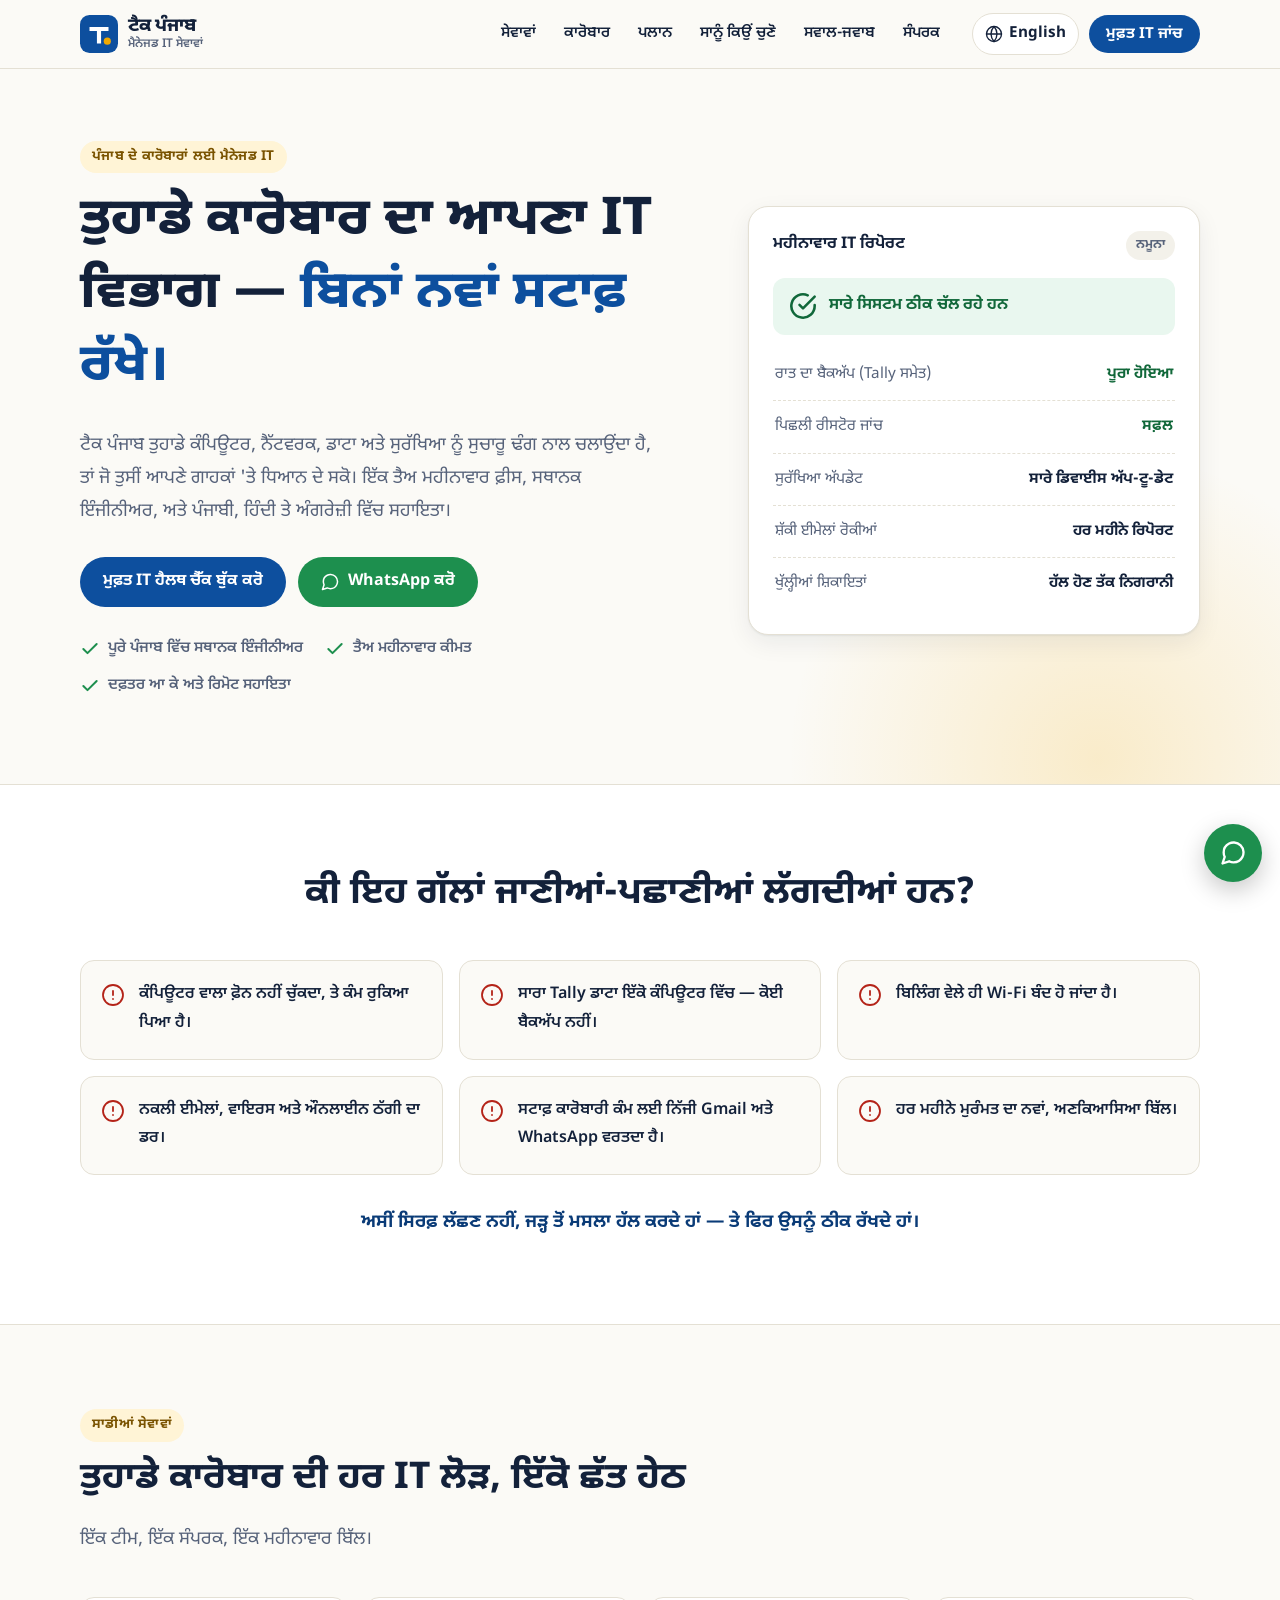
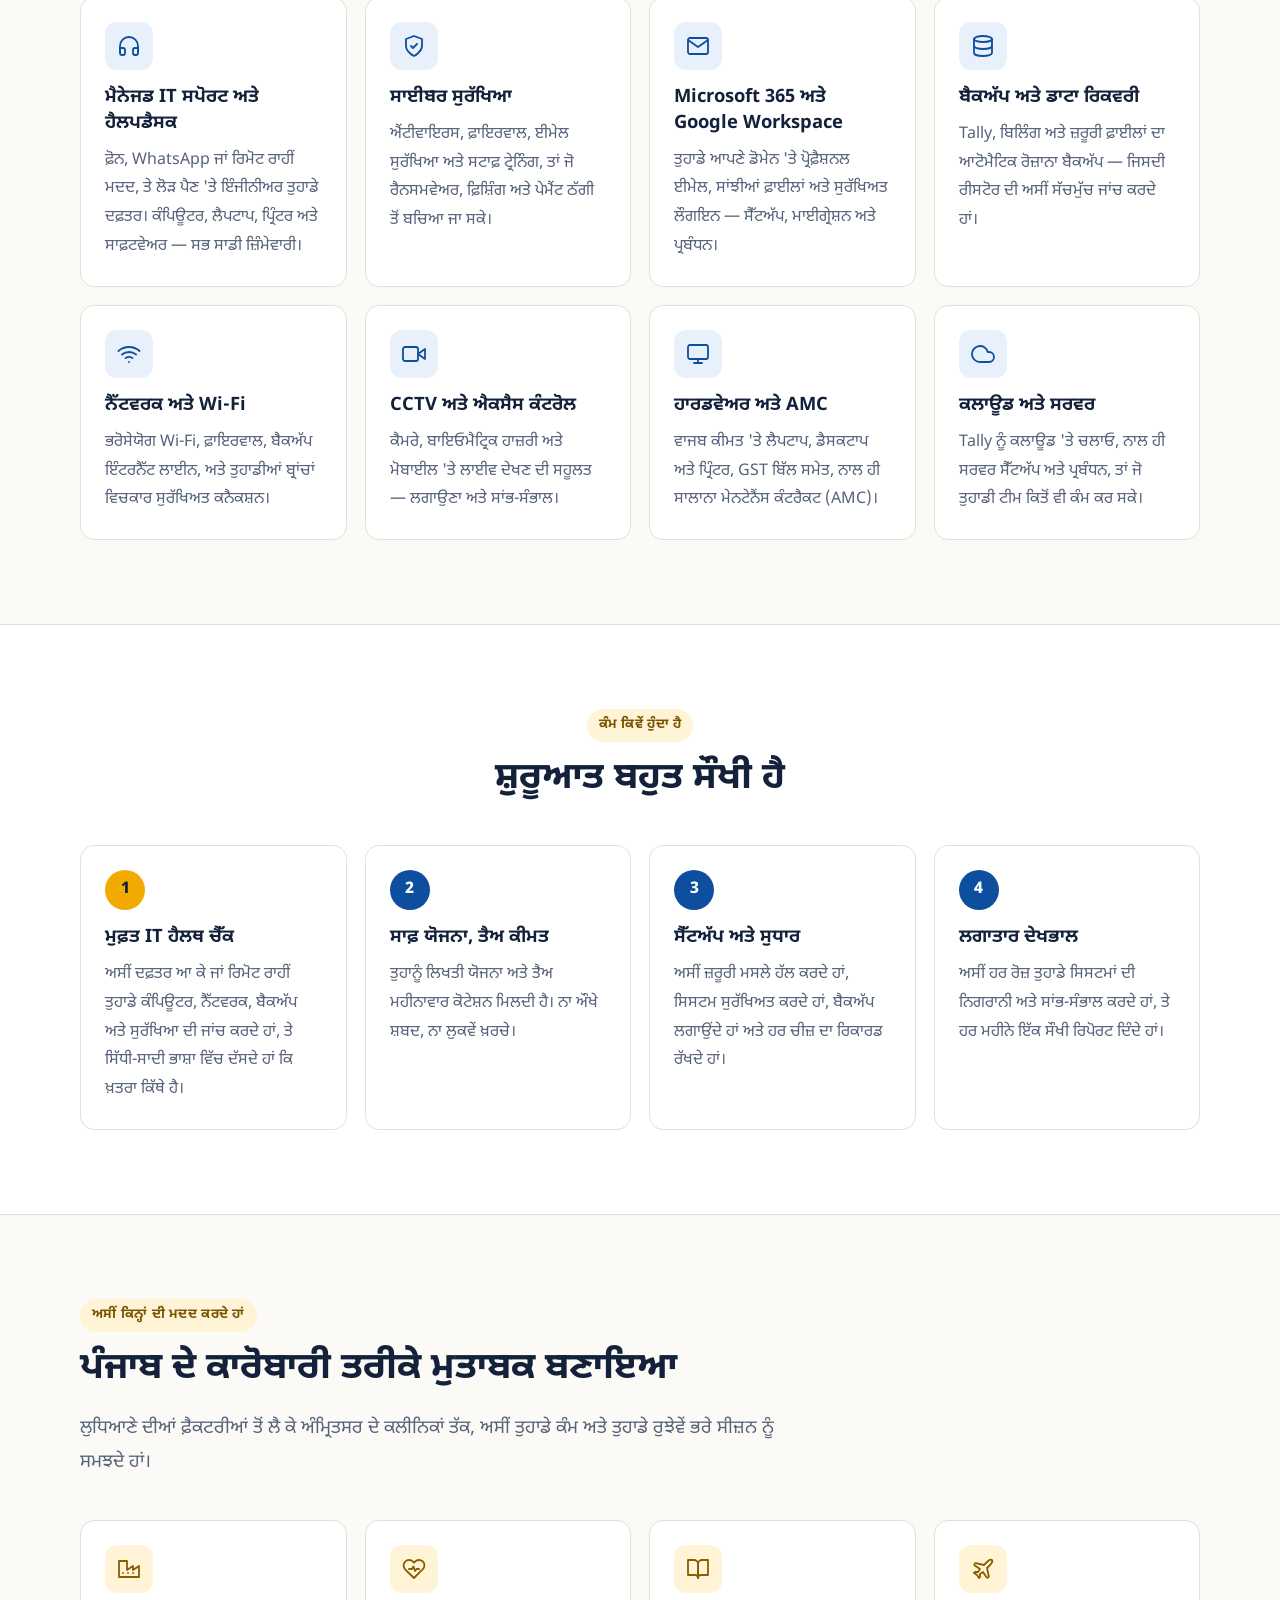
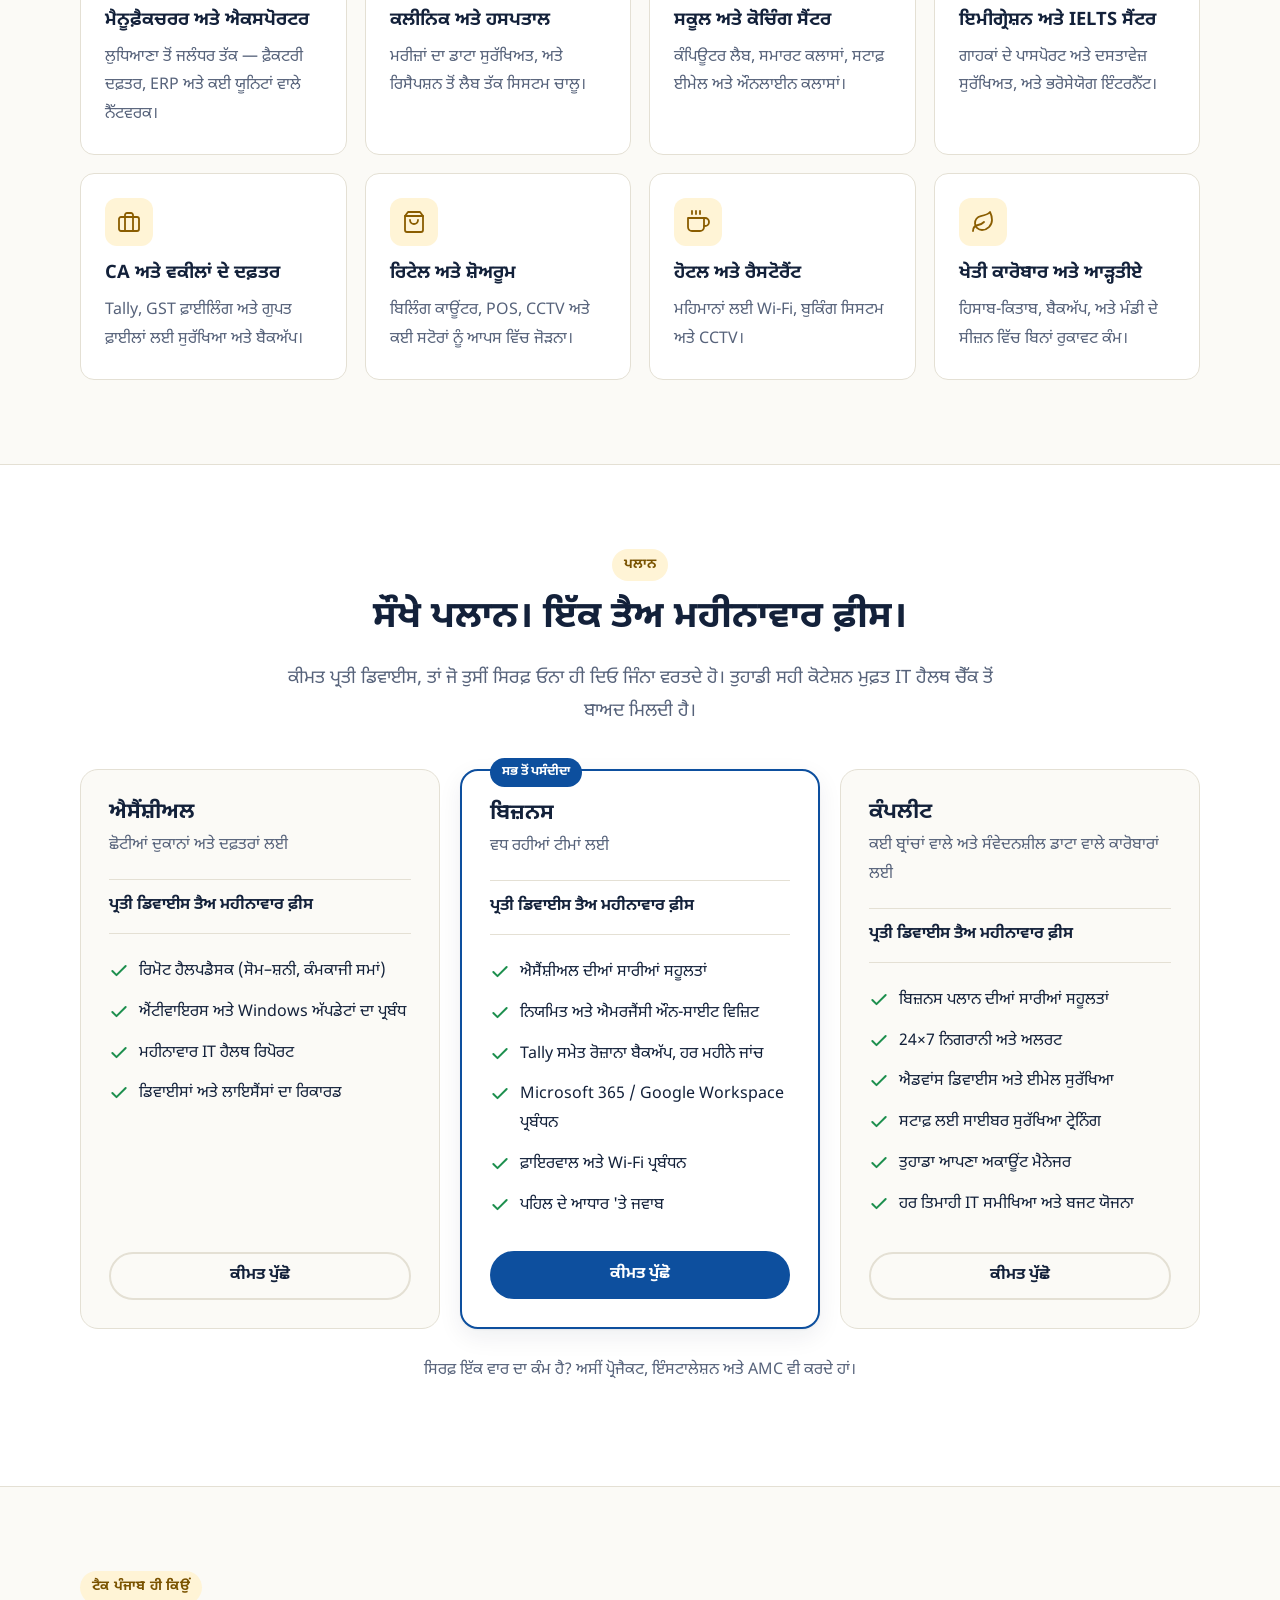
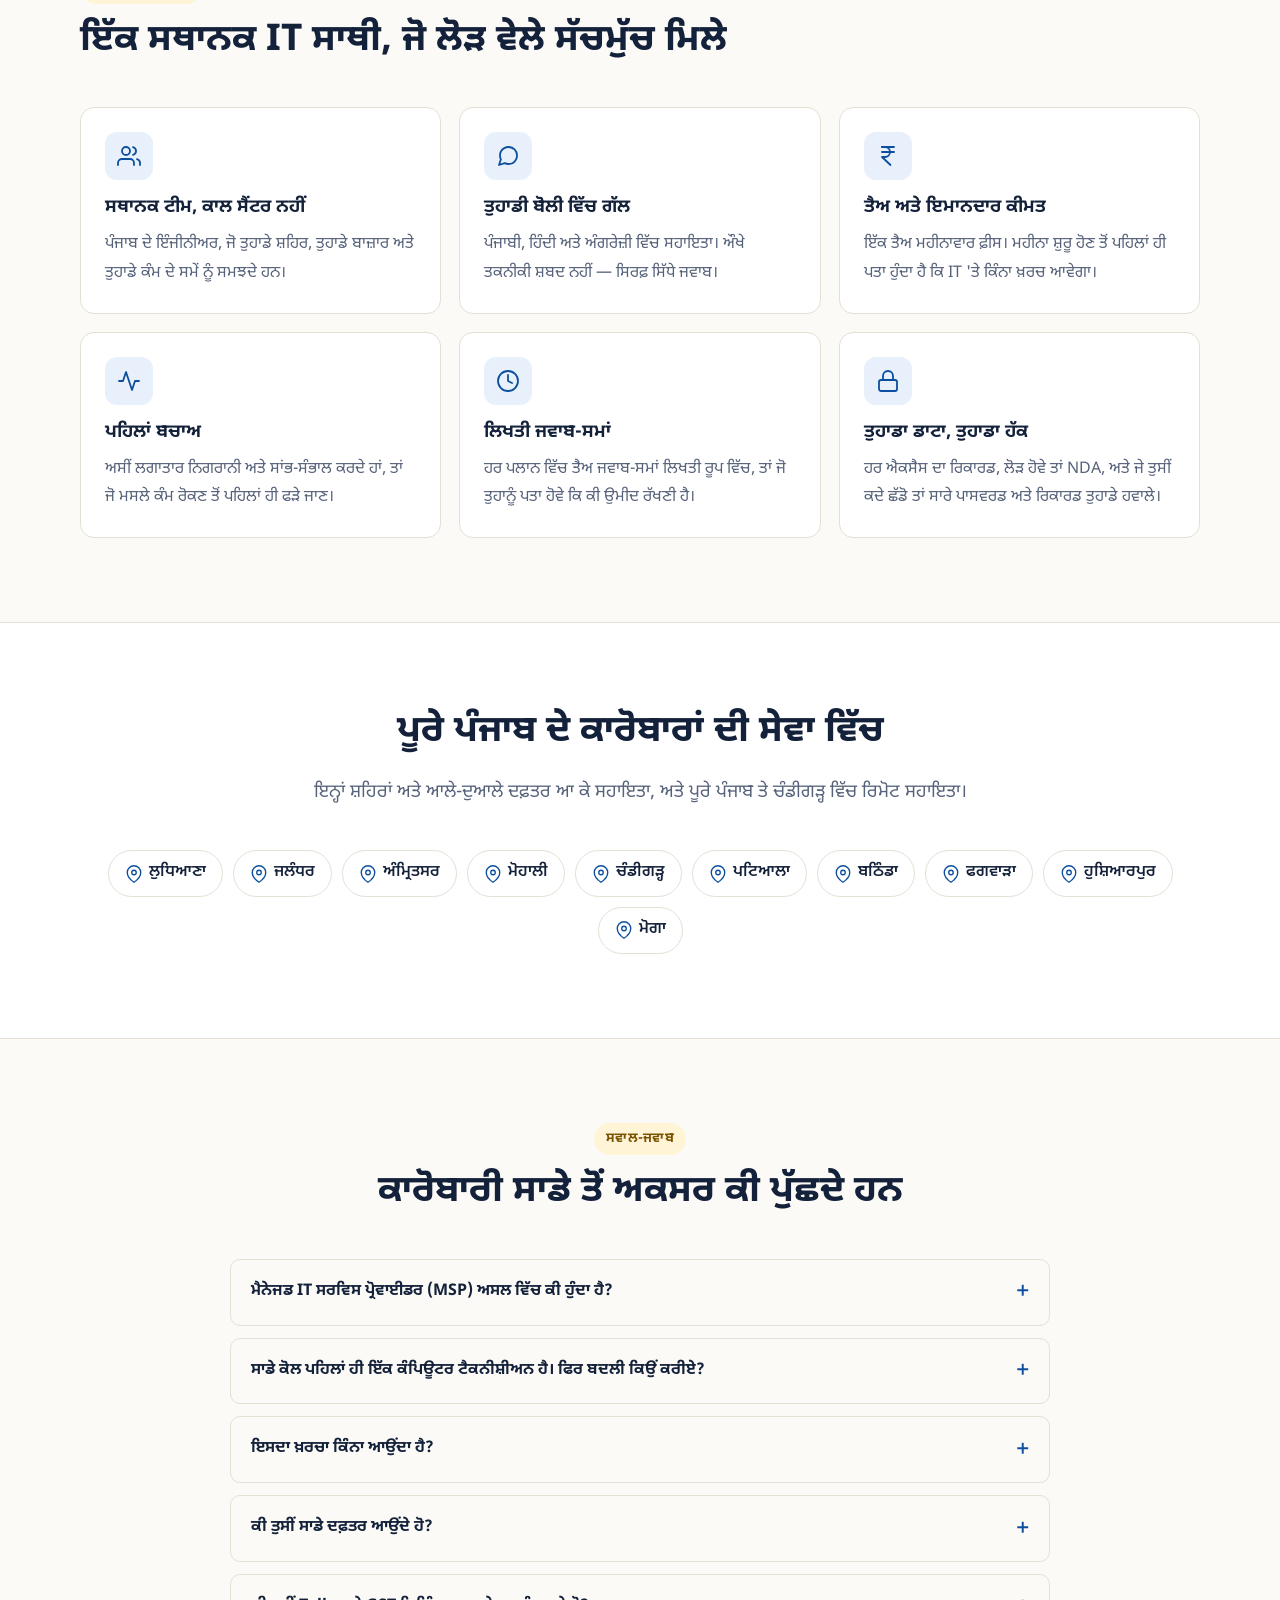
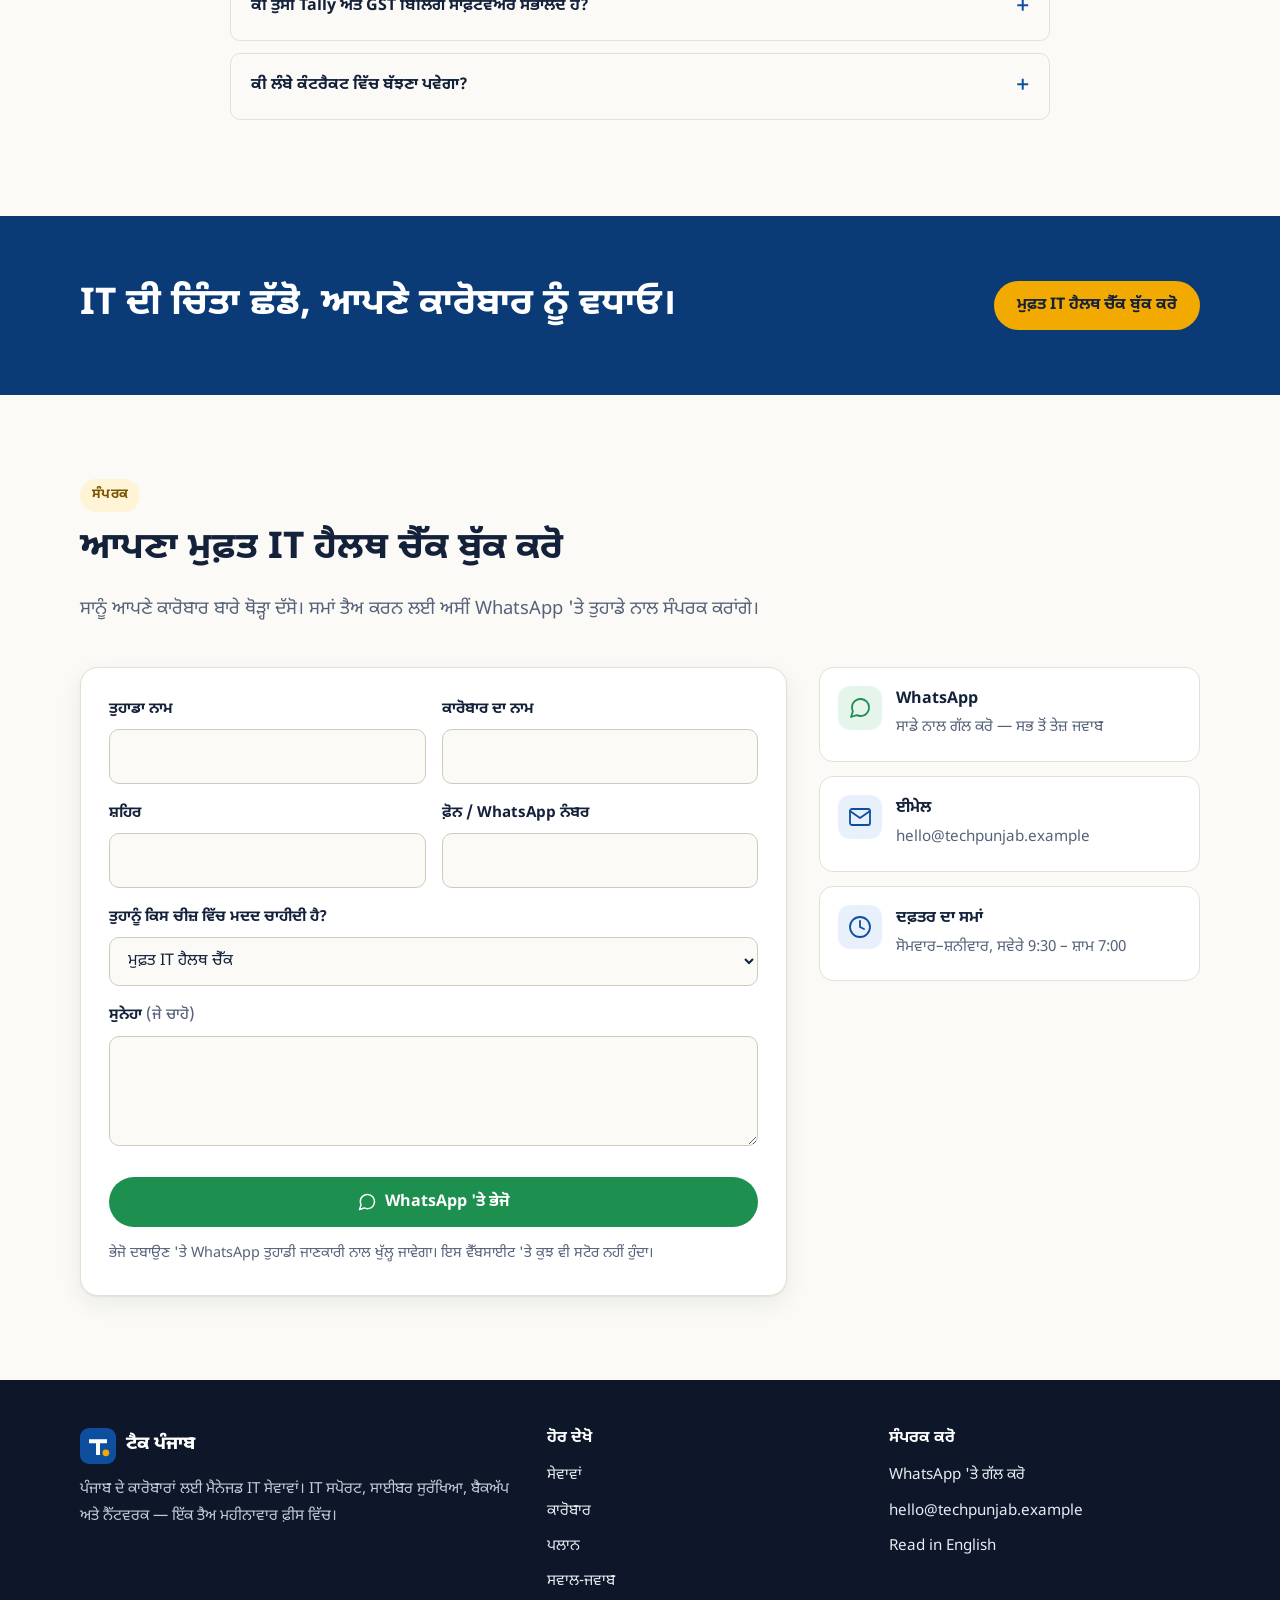
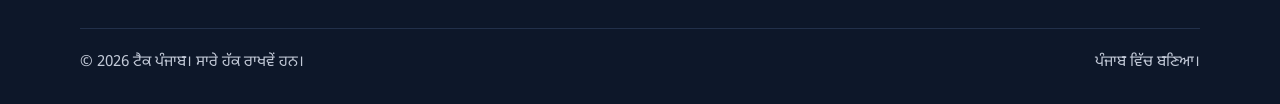
==== commit 42cfc0c7: "Point site at workers.dev domain, drop phone number, add Workers config - Canonical/hreflang/sitemap" ====
--- a/pa/index.html
+++ b/pa/index.html
@@ -5,10 +5,10 @@
   <meta name="viewport" content="width=device-width, initial-scale=1">
   <title>ਟੈਕ ਪੰਜਾਬ | ਪੰਜਾਬ ਦੇ ਕਾਰੋਬਾਰਾਂ ਲਈ ਮੈਨੇਜਡ IT ਸੇਵਾਵਾਂ</title>
   <meta name="description" content="ਟੈਕ ਪੰਜਾਬ ਤੁਹਾਡਾ ਆਪਣਾ IT ਵਿਭਾਗ: ਲੁਧਿਆਣਾ, ਜਲੰਧਰ, ਅੰਮ੍ਰਿਤਸਰ, ਮੋਹਾਲੀ ਅਤੇ ਪੂਰੇ ਪੰਜਾਬ ਦੇ ਕਾਰੋਬਾਰਾਂ ਲਈ IT ਸਪੋਰਟ, ਸਾਈਬਰ ਸੁਰੱਖਿਆ, ਬੈਕਅੱਪ, Microsoft 365, ਨੈੱਟਵਰਕ ਅਤੇ CCTV। ਤੈਅ ਮਹੀਨਾਵਾਰ ਕੀਮਤ। ਮੁਫ਼ਤ IT ਹੈਲਥ ਚੈੱਕ ਬੁੱਕ ਕਰੋ।">
-  <link rel="canonical" href="https://techpunjab.pages.dev/pa/">
-  <link rel="alternate" hreflang="en-IN" href="https://techpunjab.pages.dev/">
-  <link rel="alternate" hreflang="pa-IN" href="https://techpunjab.pages.dev/pa/">
-  <link rel="alternate" hreflang="x-default" href="https://techpunjab.pages.dev/">
+  <link rel="canonical" href="https://website-techpunjab.ventacoremsp.workers.dev/pa/">
+  <link rel="alternate" hreflang="en-IN" href="https://website-techpunjab.ventacoremsp.workers.dev/">
+  <link rel="alternate" hreflang="pa-IN" href="https://website-techpunjab.ventacoremsp.workers.dev/pa/">
+  <link rel="alternate" hreflang="x-default" href="https://website-techpunjab.ventacoremsp.workers.dev/">
   <meta name="theme-color" content="#0d4f9e">
   <link rel="icon" href="/assets/img/logo.svg" type="image/svg+xml">
 
@@ -18,7 +18,7 @@
   <meta property="og:locale:alternate" content="en_IN">
   <meta property="og:title" content="ਟੈਕ ਪੰਜਾਬ | ਤੁਹਾਡੇ ਕਾਰੋਬਾਰ ਦਾ ਆਪਣਾ IT ਵਿਭਾਗ">
   <meta property="og:description" content="ਪੰਜਾਬ ਦੇ ਕਾਰੋਬਾਰਾਂ ਲਈ IT ਸਪੋਰਟ, ਸਾਈਬਰ ਸੁਰੱਖਿਆ, ਬੈਕਅੱਪ ਅਤੇ ਨੈੱਟਵਰਕ। ਤੈਅ ਮਹੀਨਾਵਾਰ ਕੀਮਤ। ਪੰਜਾਬੀ, ਹਿੰਦੀ ਅਤੇ ਅੰਗਰੇਜ਼ੀ ਵਿੱਚ ਸਹਾਇਤਾ।">
-  <meta property="og:url" content="https://techpunjab.pages.dev/pa/">
+  <meta property="og:url" content="https://website-techpunjab.ventacoremsp.workers.dev/pa/">
 
   <link rel="preconnect" href="https://fonts.googleapis.com">
   <link rel="preconnect" href="https://fonts.gstatic.com" crossorigin>
@@ -32,9 +32,8 @@
     "name": "Tech Punjab",
     "alternateName": "ਟੈਕ ਪੰਜਾਬ",
     "description": "ਪੰਜਾਬ ਦੇ ਕਾਰੋਬਾਰਾਂ ਲਈ ਮੈਨੇਜਡ IT ਸੇਵਾਵਾਂ: IT ਸਪੋਰਟ, ਸਾਈਬਰ ਸੁਰੱਖਿਆ, ਬੈਕਅੱਪ, Microsoft 365 ਅਤੇ Google Workspace, ਨੈੱਟਵਰਕ ਅਤੇ CCTV।",
-    "url": "https://techpunjab.pages.dev/pa/",
-    "logo": "https://techpunjab.pages.dev/assets/img/logo.svg",
-    "telephone": "+910000000000",
+    "url": "https://website-techpunjab.ventacoremsp.workers.dev/pa/",
+    "logo": "https://website-techpunjab.ventacoremsp.workers.dev/assets/img/logo.svg",
     "email": "hello@techpunjab.example",
     "address": { "@type": "PostalAddress", "addressRegion": "Punjab", "addressCountry": "IN" },
     "areaServed": ["Ludhiana", "Jalandhar", "Amritsar", "Mohali", "Chandigarh", "Patiala", "Bathinda", "Phagwara", "Hoshiarpur", "Moga", "Punjab"],
@@ -143,7 +142,7 @@
         <div class="section-head">
           <span class="eyebrow">ਸਾਡੀਆਂ ਸੇਵਾਵਾਂ</span>
           <h2 id="services-title">ਤੁਹਾਡੇ ਕਾਰੋਬਾਰ ਦੀ ਹਰ IT ਲੋੜ, ਇੱਕੋ ਛੱਤ ਹੇਠ</h2>
-          <p class="lead">ਇੱਕ ਟੀਮ, ਇੱਕ ਨੰਬਰ, ਇੱਕ ਮਹੀਨਾਵਾਰ ਬਿੱਲ।</p>
+          <p class="lead">ਇੱਕ ਟੀਮ, ਇੱਕ ਸੰਪਰਕ, ਇੱਕ ਮਹੀਨਾਵਾਰ ਬਿੱਲ।</p>
         </div>
         <div class="card-grid">
           <article class="card">
@@ -493,11 +492,7 @@
           <div class="contact-info">
             <a class="info-item" href="https://wa.me/910000000000" target="_blank" rel="noopener">
               <div class="card-icon wa"><svg class="ico" aria-hidden="true"><use href="/assets/img/icons.svg#i-chat"/></svg></div>
-              <div><strong>WhatsApp</strong><span>+91 00000 00000</span></div>
-            </a>
-            <a class="info-item" href="tel:+910000000000">
-              <div class="card-icon"><svg class="ico" aria-hidden="true"><use href="/assets/img/icons.svg#i-phone"/></svg></div>
-              <div><strong>ਫ਼ੋਨ ਕਰੋ</strong><span>+91 00000 00000</span></div>
+              <div><strong>WhatsApp</strong><span>ਸਾਡੇ ਨਾਲ ਗੱਲ ਕਰੋ — ਸਭ ਤੋਂ ਤੇਜ਼ ਜਵਾਬ</span></div>
             </a>
             <a class="info-item" href="mailto:hello@techpunjab.example">
               <div class="card-icon"><svg class="ico" aria-hidden="true"><use href="/assets/img/icons.svg#i-mail"/></svg></div>
@@ -532,7 +527,7 @@
         <div>
           <h3>ਸੰਪਰਕ ਕਰੋ</h3>
           <ul>
-            <li><a href="https://wa.me/910000000000" target="_blank" rel="noopener">WhatsApp: +91 00000 00000</a></li>
+            <li><a href="https://wa.me/910000000000" target="_blank" rel="noopener">WhatsApp 'ਤੇ ਗੱਲ ਕਰੋ</a></li>
             <li><a href="mailto:hello@techpunjab.example">hello@techpunjab.example</a></li>
             <li><a href="/" hreflang="en" lang="en" data-set-lang="en">Read in English</a></li>
           </ul>
